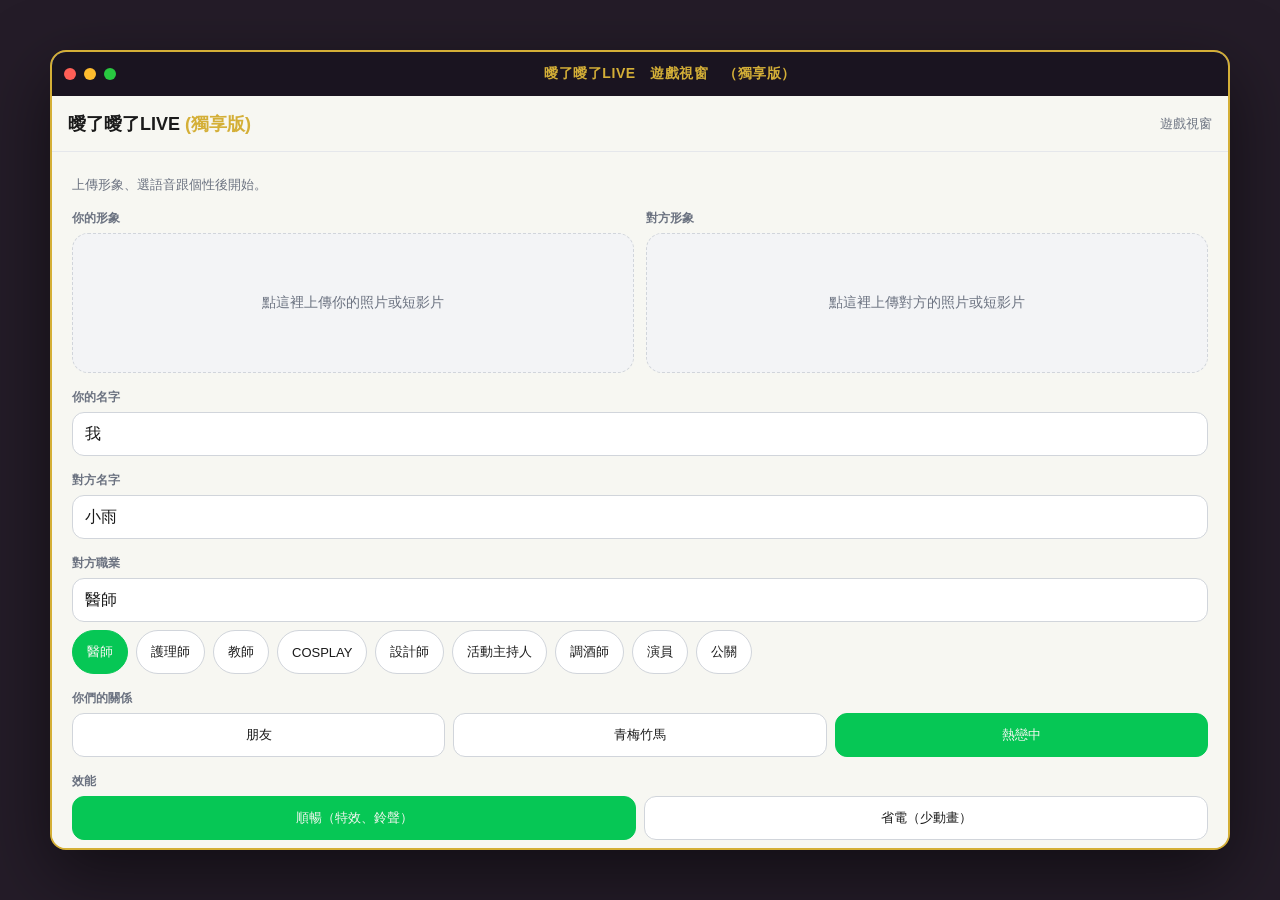
==== index.html @ 737f111e "perf settings: smooth vs save" ====
<!DOCTYPE html>
<html lang="zh-TW">
<head>
<meta charset="UTF-8"/>
<meta name="viewport" content="width=device-width, initial-scale=1"/>
<title>曖了曖了LIVE (獨享版)</title>
<style>
:root{
  --line:#06c755;--bubble:#a8e063;--chat:#ffd6e3;--paper:#f7f7f2;
  --ink:#1a1a1a;--muted:#6b7280;--nav:#f3f4f6;--call:#121417;
  --danger:#ef4444;--field:#ffffff;--gold:#d4af37;
}
*{box-sizing:border-box;margin:0;padding:0}
html,body{height:100%;min-height:100dvh}
body{font-family:"Noto Sans TC","PingFang TC","Microsoft JhengHei",sans-serif;background:#241c28;color:var(--ink);display:flex;align-items:center;justify-content:center}
button,a,[role=button]{cursor:pointer}
.game{width:100%;height:100%;max-width:1180px;max-height:800px;display:flex;flex-direction:column;background:var(--paper);border:2px solid var(--gold);border-radius:16px;overflow:hidden;box-shadow:0 24px 70px rgba(0,0,0,.5)}
.gbar{height:44px;flex-shrink:0;background:#1a1420;color:var(--gold);display:flex;align-items:center;gap:8px;padding:0 12px;font-weight:700;font-size:14px;letter-spacing:.04em}
.dot{width:12px;height:12px;border-radius:50%}
#app{flex:1;min-height:0;display:flex;flex-direction:column;background:var(--paper)}
@media (max-width:767px){
  body{background:var(--nav);display:block}
  .game{max-width:none;max-height:none;height:100%;border:0;border-radius:0;box-shadow:none}
  .gbar{display:none}
}
header.top{height:56px;display:flex;align-items:center;justify-content:space-between;padding:0 16px;border-bottom:1px solid #e5e7eb;flex-shrink:0;background:var(--paper);z-index:5}
header.top b{font-size:18px}
.muted{color:var(--muted);font-size:13px}
.pad{flex:1;min-height:0;overflow:auto;padding:24px 20px 32px}
label{display:block;font-size:12px;font-weight:600;color:var(--muted);margin:16px 0 6px}
input[type=text]{width:100%;height:44px;border:1px solid #d1d5db;border-radius:12px;padding:0 12px;font-size:16px;color:var(--ink);background:var(--field)}
.chips{display:flex;flex-wrap:wrap;gap:8px;margin-top:8px}
.chip,.rel{height:44px;border-radius:999px;border:1px solid #d1d5db;background:#fff;padding:0 14px;font-size:13px;color:var(--ink)}
.chip.on,.rel.on{background:var(--line);color:var(--paper);border-color:var(--line)}
.rels{display:flex;gap:8px}
.rel{flex:1;border-radius:12px}
.up{height:140px;border:1px dashed #d1d5db;border-radius:16px;background:var(--nav);display:flex;align-items:center;justify-content:center;overflow:hidden;text-align:center;padding:12px;font-size:14px;color:var(--muted)}
.up img,.up video{width:100%;height:100%;object-fit:cover}
.btn{height:48px;border:0;border-radius:999px;background:var(--line);color:var(--paper);font-weight:700;font-size:16px;width:100%;margin-top:24px}
.chat{flex:1;min-height:0;display:flex;flex-direction:column;background:var(--chat);background-image:url("hearts.svg");background-repeat:repeat;background-size:72px 72px}
.chat.plain{background-image:none}
.chatbar{height:56px;background:var(--paper);display:flex;align-items:center;gap:8px;padding:0 8px;flex-shrink:0;z-index:5}
.av{width:36px;height:36px;border-radius:50%;background:var(--line);color:var(--paper);display:flex;align-items:center;justify-content:center;font-weight:700;overflow:hidden;flex-shrink:0}
.av img,.av video{width:100%;height:100%;object-fit:cover}
.stage{flex:1;min-height:0;position:relative;overflow:auto;background-image:url("hearts.svg");background-repeat:repeat;background-size:72px 72px}
.wall{position:absolute;inset:0;width:100%;height:100%;object-fit:cover;pointer-events:none;z-index:0}
.dim{position:absolute;inset:0;background:rgba(18,20,23,.4);pointer-events:none;z-index:0}
.logs{position:relative;z-index:1;padding:12px}
.sys{text-align:center;margin:8px 0}
.sys span{display:inline-block;background:rgba(18,20,23,.55);color:var(--paper);border-radius:999px;padding:4px 10px;font-size:12px}
.row{display:flex;margin:8px 0}
.row.me{justify-content:flex-end}
.bub{max-width:75%;padding:8px 12px;border-radius:18px;font-size:14px;line-height:1.5;color:var(--ink)}
.me .bub{background:var(--bubble);border-bottom-right-radius:4px}
.them .bub{background:var(--field);border-bottom-left-radius:4px;margin-left:8px}
.time{display:inline-block;margin-top:4px;background:rgba(18,20,23,.55);color:var(--paper);border-radius:999px;padding:2px 8px;font-size:11px}
.sticker{width:64px;height:64px;border-radius:16px;background:var(--bubble);display:flex;align-items:center;justify-content:center;font-size:12px;font-weight:700;text-align:center;color:var(--ink)}
.pic{max-height:200px;border-radius:12px}
.tray{display:grid;grid-template-columns:repeat(5,1fr);gap:8px;padding:8px;background:var(--paper);border-top:1px solid #eee;flex-shrink:0;z-index:6}
.composer{background:var(--paper);display:flex;align-items:flex-end;gap:6px;padding:12px;flex-shrink:0;z-index:6;border-top:1px solid #eee;position:relative}
.composer input,.composer textarea{flex:1;min-height:56px;max-height:140px;border:0;background:var(--nav);border-radius:16px;padding:14px 16px;color:var(--ink);font-size:16px;resize:none;font-family:inherit}
.send{height:56px;min-width:72px;border:0;border-radius:16px;background:var(--line);color:var(--paper);font-weight:700;font-size:16px}
.icon.on{background:var(--line);color:var(--paper);border-radius:999px;font-size:12px;width:auto;padding:0 10px}
.two{display:grid;grid-template-columns:1fr 1fr;gap:12px}
.fill{width:100%;height:100%;object-fit:cover}
.av-fallback{background:var(--line);color:var(--paper);display:flex;align-items:center;justify-content:center;font-weight:700}
.invite{position:absolute;inset:0;z-index:40;background:#121417;display:flex;align-items:center;justify-content:center;overflow:hidden}
.invbg{position:absolute;inset:0;opacity:.45}
.invbg img,.invbg video,.invbg div{width:100%;height:100%;object-fit:cover}
.invshade{position:absolute;inset:0;background:rgba(18,20,23,.65)}
.invui{position:relative;z-index:1;text-align:center;color:#fff;padding:28px 24px;width:100%}
.invav{width:140px;height:140px;border-radius:50%;object-fit:cover;margin:20px auto;display:flex;align-items:center;justify-content:center;background:var(--line);color:#fff;font-size:48px;border:4px solid #06c755}
.invbtns{display:flex;justify-content:space-between;max-width:280px;margin:48px auto 0;align-items:center}
.answer{width:80px;height:80px;border:0;border-radius:50%;background:var(--line);color:#fff;font-weight:700;animation:pulse 1.2s ease infinite}
@keyframes pulse{0%{box-shadow:0 0 0 0 rgba(6,199,85,.7)}70%{box-shadow:0 0 0 18px rgba(6,199,85,0)}100%{box-shadow:0 0 0 0 rgba(6,199,85,0)}}
.voice{display:flex;align-items:center;gap:10px;background:#fff;border:0;border-radius:18px;padding:8px 12px;color:var(--ink);min-width:160px}
.vplay{width:32px;height:32px;border-radius:50%;background:var(--line);color:#fff;display:flex;align-items:center;justify-content:center}
.vbar{flex:1;height:14px;background:repeating-linear-gradient(90deg,#06c755 0 2px,transparent 2px 5px);border-radius:4px}
.time.wait{opacity:0}
.chat{position:relative}
.send{height:44px;min-width:56px;border:0;border-radius:999px;background:var(--line);color:var(--paper);font-weight:700}
.icon{width:44px;height:44px;border:0;background:transparent;font-size:18px;color:var(--ink);flex-shrink:0}
.call{flex:1;min-height:0;background:var(--call);display:flex;flex-direction:column;position:relative}
.call .fill{position:absolute;inset:0;object-fit:cover;width:100%;height:100%;pointer-events:none}
.call .shade{position:absolute;inset:0;background:linear-gradient(to top, #121417, rgba(18,20,23,.45), transparent);pointer-events:none}
.call .ui{position:relative;z-index:2;display:flex;flex-direction:column;height:100%;min-height:0}
.call .top{flex-shrink:0;padding:16px;color:var(--paper)}
.call .logs{flex:1;min-height:0;overflow:auto;display:flex;flex-direction:column;justify-content:flex-end}
.call .composer{background:rgba(18,20,23,.85);border-top:0}
.call .composer input{background:var(--field);color:var(--ink)}
.hangwrap{flex-shrink:0;text-align:center;padding:12px 16px 20px;background:var(--call);z-index:6}
.hang{width:64px;height:64px;border-radius:50%;background:var(--danger);border:0;color:var(--paper);font-weight:700}
.gold{color:var(--gold);font-weight:700}
.mark{position:fixed;right:16px;bottom:12px;z-index:40;pointer-events:none;color:var(--gold);opacity:.75;font-weight:700;font-size:13px;letter-spacing:.04em}
.mascots{display:flex;justify-content:center;gap:20px;margin-bottom:12px}
.mascots img{width:96px;height:96px;border-radius:24px;object-fit:cover}
.qrow{display:flex;flex-wrap:wrap;gap:8px;padding:8px 12px;background:var(--paper);flex-shrink:0}
.qchip{height:40px;border:1px solid #d1d5db;border-radius:999px;background:#fff;padding:0 14px;font-size:14px}

</style>
</head>
<body>
<div class="game">
<div class="gbar"><span class="dot" style="background:#ff5f57"></span><span class="dot" style="background:#febc2e"></span><span class="dot" style="background:#28c840"></span><span style="flex:1;text-align:center">曖了曖了LIVE　遊戲視窗　（獨享版）</span></div>
<div id="app"><p style="padding:24px;color:#6b7280">載入中…</p></div>
</div>
<script>
const STICKERS=["安","好喔","才沒有","真的假的","有夠累","笑死","蛤","先這樣","吃飯沒","在忙"];
const JOBS=["醫師","護理師","教師","COSPLAY","設計師","活動主持人","調酒師","演員","公關"];
const RELS=[["friend","朋友"],["childhood","青梅竹馬"],["dating","熱戀中"]];
const VOICES=[["loli","1. 嗲嗲聲蘿莉音"],["onee","2. 御姐音"],["teen","3. 青春少女音"]];
const PERS=[["soft","1. 柔弱依賴"],["cute","2. 大方可愛"],["warm","3. 非常熱情"]];
const S={
  screen:"setup",myName:"我",theirName:"小雨",job:"醫師",relation:"dating",
  voice:"teen",personality:"cute",voiceOn:true,perf:"smooth",incoming:false,isCalling:false,turns:0,pending:false,quietUntil:0,
  messages:[],typing:false,media:null,mediaKind:null,myMedia:null,myKind:null,wall:null
};
var ringStop=null;
function blocked(){return S.screen==="call"||S.incoming||S.isCalling}
function startRing(){
  stopRing();
  if(S.perf==="save") return;
  var AC=window.AudioContext||window.webkitAudioContext; if(!AC) return;
  var ctx=new AC(), stopped=false, timer=0;
  function beep(f,at,d){
    var o=ctx.createOscillator(), g=ctx.createGain();
    o.type="sine"; o.frequency.value=f;
    g.gain.setValueAtTime(0,at); g.gain.linearRampToValueAtTime(0.12,at+0.02);
    g.gain.exponentialRampToValueAtTime(0.0001,at+d);
    o.connect(g); g.connect(ctx.destination); o.start(at); o.stop(at+d+0.02);
  }
  function cycle(){
    if(stopped) return;
    var t=ctx.currentTime; beep(880,t,0.18); beep(1174,t+0.2,0.18); beep(880,t+0.4,0.18); beep(1174,t+0.6,0.22);
    timer=setTimeout(cycle,1400);
  }
  ctx.resume(); cycle();
  ringStop=function(){ stopped=true; clearTimeout(timer); ctx.close(); ringStop=null; };
}
function stopRing(){ if(ringStop) ringStop(); }

function pick(a){return a[Math.floor(Math.random()*a.length)]}
function hit(t,ks){return ks.some(k=>t.includes(k))}
function esc(s){
  return String(s).replace(/[&<>"']/g,function(c){
    if(c==="&") return "\u0026amp;";
    if(c==="<") return "\u0026lt;";
    if(c===">") return "\u0026gt;";
    if(c==='"') return "\u0026quot;";
    return "\u0026#39;";
  });
}
function speak(text){
  if(S.perf==="save") return;
  if(!S.voiceOn||!window.speechSynthesis) return;
  var u=new SpeechSynthesisUtterance(String(text).slice(0,160));
  u.lang="zh-TW";
  var list=speechSynthesis.getVoices();
  var v=list.filter(function(x){return (x.lang||"").toLowerCase().indexOf("zh-tw")===0})[0]
    ||list.filter(function(x){return (x.lang||"").toLowerCase().indexOf("zh")===0})[0];
  if(v) u.voice=v;
  if(S.voice==="loli"){u.pitch=1.45;u.rate=1.02}
  else if(S.voice==="onee"){u.pitch=0.88;u.rate=0.92}
  else {u.pitch=1.12;u.rate=1}
  speechSynthesis.cancel();
  speechSynthesis.speak(u);
}
function face(url,kind,name,cls){
  if(url&&kind==="video") return '<video class="'+cls+'" src="'+url+'" muted loop autoplay playsinline></video>';
  if(url) return '<img class="'+cls+'" src="'+url+'" alt="">';
  return '<div class="'+cls+' av-fallback">'+esc(name).slice(0,1)+"</div>";
}
function reply(raw){
  var t=raw.trim(), r=S.relation, p=S.personality;
  var inCall=S.screen==="call"||S.isCalling;
  var justHungUp=!inCall&&S.turns<S.quietUntil;
  if(!t) return p==="soft"?"嗯…你要說什麼":p==="warm"?"講啊，我在聽":"蛤？你要說什麼";
  if(hit(t,["舔","性","床","裸","色色","做愛"])) return "這個先不要啦。我們就當聊天就好。";
  if(hit(t,["晚安","睡"])) return pick(["晚安喔","去睡啦"]);
  if(hit(t,["早安"])) return pick(["早啊，吃了沒","這麼早"]);
  if(t==="安"||hit(t,["安安","hi","HI","嗨","哈囉"])) return pick(["安","安安","安，有事嗎"]);
  if(hit(t,["在嗎","在嘛"])) return pick(["在啊","在，有事嗎"]);
  if(hit(t,["想你","喜歡你","愛你","寶貝","抱抱","親親"])) {
    if(r==="friend") return "想太多。我們是朋友";
    if(inCall) return pick(["看你就好了","不要掛啦","看著我"]);
    if(justHungUp) return pick(["剛看到你了還想你","先聊天啦"]);
    if(r==="dating") return pick(["想你啊","抱抱"]);
    return pick(["才沒有想你。好啦有一點點"]);
  }
  if(hit(t,["真的假的"])) return "啥";
  if(hit(t,["視訊","通話","看你"])) {
    if(inCall) return pick(["我們不是正在講嗎 傻眼","已經在了好不好","訊號還好嗎"]);
    if(justHungUp) return pick(["剛講完欸，先聊天啦","等等再視訊"]);
    return r==="dating"?pick(["想看你，接一下嘛","快接，我想看你"]):pick(["好啊，你開我就接"]);
  }
  if(hit(t,["吃","餓"])) return r==="dating"?pick(["寶貝你吃飽沒","你想吃什麼"]):pick(["吃飽沒"]);
  if(hit(t,["累","忙"])) return pick(["有夠累喔，先去休息","好喔，忙完再回我"]);
  if(inCall) return pick(["看你就好了","訊號還好嗎","不要掛啦","你那邊亮亮的"]);
  if(justHungUp) return pick(["剛看到你了","先聊天啦，等等再說","嗯嗯，我還在"]);
  if(r==="dating") return pick(["想你了","抱抱。今天好想你","寶貝你在幹嘛"]);
  return pick(["是喔","然後呢","這樣喔","好喔","哈哈好","可以啊"]);
}
function hi(){
  var rel=RELS.filter(function(x){return x[0]===S.relation})[0][1];
  var text="安安";
  if(S.relation==="dating"){
    text=S.personality==="soft"?"你在嗎…想看你。可以視訊嗎":S.personality==="warm"?"安安！想你了啦。快接視訊":"安安，剛下班。想你了。要不要視訊一下";
  } else if(S.relation==="childhood") text="安安，好久不見喔。你在幹嘛";
  S.messages=[{who:"sys",text:"與 "+S.theirName+" 的對話　"+S.job+"　"+rel},{who:"them",text:text}];
  S.turns=0; S.incoming=false; S.isCalling=false; S.pending=false; S.quietUntil=0;
  if(S.relation==="dating") setTimeout(function(){
    if(S.screen==="chat"&&!blocked()){ S.incoming=true; startRing(); draw(); }
  },2200);
}
function fileUrl(f){return URL.createObjectURL(f)}
function afterReply(text){
  S.turns+=1;
  var inCall=S.screen==="call"||S.isCalling;
  var cooling=S.turns<S.quietUntil;
  if(inCall||cooling){
    text=String(text).replace(/要不要(開)?視訊[一下嘛好不好啦喔]*/g,"").replace(/開視訊/g,"").replace(/接一下嘛/g,"").trim();
    if(!text) text=inCall?"看你就好了":"嗯嗯，我在";
  }
  var canRing=S.screen==="chat"&&S.relation==="dating"&&!S.isCalling&&!S.incoming&&!cooling&&S.turns>0&&S.turns%8===0;
  if(canRing&&text.indexOf("視訊")<0) text+="\n想看你，接一下嘛";
  var voice=S.screen!=="call"&&S.relation==="dating"&&text.length<36&&Math.random()<0.4;
  S.messages.push({who:"them",text:text,kind:voice?"voice":"text",secs:voice?Math.max(2,Math.min(12,Math.round(text.length/4))):undefined});
  S.typing=false; S.pending=false;
  if(canRing){ S.incoming=true; startRing(); }
  draw();
  if(!voice&&S.voiceOn&&S.screen!=="call") speak(text);
}
function delayThen(prompt, mine){
  S.pending=true; draw();
  setTimeout(function(){
    mine.read=true; draw();
    setTimeout(function(){
      S.typing=true; draw();
      setTimeout(function(){ afterReply(reply(prompt)); },700);
    },400);
  },900+Math.random()*900);
}
function send(text){
  var t=(text||"").trim(); if(!t||S.typing||S.pending) return;
  if(S.incoming&&/好啊|好呀|可以|接|開/.test(t)){
    S.messages.push({who:"me",text:t,read:true}); S.incoming=false; S.isCalling=true; S.screen="call"; stopRing(); draw(); return;
  }
  var mine={who:"me",text:t,read:false,kind:"text"};
  S.messages.push(mine);
  delayThen(t, mine);
}
function sendSticker(label){
  if(S.typing||S.pending) return;
  var mine={who:"me",kind:"sticker",text:label,read:false};
  S.messages.push(mine);
  delayThen(label==="真的假的"?"啥":"（貼圖）", mine);
}
function sendImg(url){
  if(S.typing||S.pending) return;
  var mine={who:"me",kind:"image",image:url,text:"",read:false};
  S.messages.push(mine);
  delayThen("（我傳了一張照片給你）", mine);
}
function $(id){return document.getElementById(id)}
function lastThem(){
  for(var i=S.messages.length-1;i>=0;i--) if(S.messages[i].who==="them"&&S.messages[i].text) return S.messages[i].text;
  return "";
}
function chips(){
  if(S.typing||S.pending) return [];
  var t=lastThem(), r=S.relation, inCall=S.screen==="call"||S.isCalling, pool=[];
  if(inCall) pool=["訊號還好嗎","好看","不要掛","想你","哈哈","我在聽"];
  else {
    if(hit(t,["安安","早安","剛下班"])) pool.push("安","吃了沒","今天怎樣");
    if(hit(t,["吃","餓"])) pool.push("吃了","還沒","你呢");
    if(hit(t,["累","忙"])) pool.push("辛苦了","去休息");
    if(hit(t,["想你","抱抱","寶貝"])) pool.push(r==="friend"?"好啦好啦":"我也是","抱抱");
    if(hit(t,["視訊","接一下"])) pool.push("好啊","等一下","先聊天");
    if(r==="dating") pool.push("想你了","吃飯沒","在幹嘛");
    else pool.push("好喔","是喔");
    pool.push("哈哈","真的假的","然後呢");
  }
  var u=[], seen={};
  pool.forEach(function(x){ if(x&&!seen[x]){ seen[x]=1; u.push(x);} });
  u.sort(function(){return Math.random()-0.5});
  return u.slice(0,3);
}
function chipsHtml(){
  var c=chips();
  if(!c.length) return "";
  return '<div class="qrow">'+c.map(function(x){return '<button class="qchip" type="button" data-q="'+esc(x)+'">'+esc(x)+"</button>";}).join("")+"</div>";
}
function inviteHtml(){
  if(!S.incoming||S.screen==="call") return "";
  return '<div class="invite">'+
    '<div class="invbg">'+face(S.media,S.mediaKind,S.theirName,"fill")+"</div>"+
    '<div class="invshade"></div>'+
    '<div class="invui">'+
      '<p class="gold">LINE 視訊來電</p>'+
      face(S.media,S.mediaKind,S.theirName,"invav")+
      "<b>"+esc(S.theirName)+"</b>"+
      "<p>"+esc(S.theirName)+" 正在撥打視訊通話給您…</p>"+
      '<div class="invbtns">'+
        '<button class="hang" id="no" type="button">拒絕</button>'+
        '<button class="answer" id="yes" type="button">接聽</button>'+
      "</div>"+
    "</div></div>";
}
function draw(){
  var app=$("app"); if(!app) return;
  if(S.screen==="setup"){
    app.innerHTML='<header class="top"><b>曖了曖了LIVE <span class="gold">(獨享版)</span></b><span class="muted">遊戲視窗</span></header>'+
    '<main class="pad">'+
      '<p class="muted">上傳形象、選語音跟個性後開始。</p>'+
      '<div class="two">'+
        '<div><label>你的形象</label><div class="up" id="upme">'+(S.myMedia?face(S.myMedia,S.myKind,S.myName,"fill"):"點這裡上傳你的照片或短影片")+"</div></div>"+
        '<div><label>對方形象</label><div class="up" id="up">'+(S.media?face(S.media,S.mediaKind,S.theirName,"fill"):"點這裡上傳對方的照片或短影片")+"</div></div>"+
      "</div>"+
      '<label>你的名字</label><input id="me" type="text" value="'+esc(S.myName)+'"/>'+
      '<label>對方名字</label><input id="them" type="text" value="'+esc(S.theirName)+'"/>'+
      '<label>對方職業</label><input id="job" type="text" value="'+esc(S.job)+'"/>'+
      '<div class="chips">'+JOBS.map(function(j){return '<button class="chip '+(S.job===j?"on":"")+'" data-job="'+j+'">'+j+"</button>"}).join("")+"</div>"+
      "<label>你們的關係</label>"+
      '<div class="rels">'+RELS.map(function(x){return '<button class="rel '+(S.relation===x[0]?"on":"")+'" data-rel="'+x[0]+'">'+x[1]+"</button>"}).join("")+"</div>"+
      "<label>效能</label>"+
      '<div class="rels"><button class="rel '+(S.perf==="smooth"?"on":"")+'" id="ps">順暢（特效、鈴聲）</button><button class="rel '+(S.perf==="save"?"on":"")+'" id="pe">省電（少動畫）</button></div>'+
      "<label>語音朗讀</label>"+
      '<button class="rel '+(S.voiceOn?"on":"")+'" id="von">'+(S.voiceOn?"語音朗讀：開":"語音朗讀：關")+"</button>"+
      "<label>女主語音</label>"+
      '<div class="rels">'+VOICES.map(function(x){return '<button class="rel '+(S.voice===x[0]?"on":"")+'" data-voice="'+x[0]+'">'+x[1]+"</button>"}).join("")+"</div>"+
      "<label>個性</label>"+
      '<div class="rels">'+PERS.map(function(x){return '<button class="rel '+(S.personality===x[0]?"on":"")+'" data-p="'+x[0]+'">'+x[1]+"</button>"}).join("")+"</div>"+
      '<button class="btn" id="go">開始聊天</button>'+
    "</main>";
    app.querySelectorAll("[data-job]").forEach(function(b){b.onclick=function(){S.job=b.getAttribute("data-job");draw()}});
    app.querySelectorAll("[data-rel]").forEach(function(b){b.onclick=function(){S.relation=b.getAttribute("data-rel");draw()}});
    app.querySelectorAll("[data-voice]").forEach(function(b){b.onclick=function(){S.voice=b.getAttribute("data-voice");draw()}});
    app.querySelectorAll("[data-p]").forEach(function(b){b.onclick=function(){S.personality=b.getAttribute("data-p");draw()}});
    $("von").onclick=function(){S.voiceOn=!S.voiceOn;draw()};
    $("ps").onclick=function(){S.perf="smooth";draw()};
    $("pe").onclick=function(){S.perf="save";draw()};
    $("me").oninput=function(e){S.myName=e.target.value};
    $("them").oninput=function(e){S.theirName=e.target.value};
    $("job").oninput=function(e){S.job=e.target.value};
    function pickFile(who){
      var i=document.createElement("input"); i.type="file"; i.accept="image/*,video/*";
      i.onchange=function(){var f=i.files[0]; if(!f)return; var k=f.type.indexOf("video/")===0?"video":"img";
        if(who==="me"){S.myMedia=fileUrl(f);S.myKind=k} else {S.media=fileUrl(f);S.mediaKind=k} draw()};
      i.click();
    }
    $("up").onclick=function(){pickFile("them")};
    $("upme").onclick=function(){pickFile("me")};
    $("go").onclick=function(){hi();S.screen="chat";draw()};
    return;
  }
  if(S.screen==="call"){
    var media=S.mediaKind==="video"?'<video class="fill" src="'+S.media+'" autoplay muted loop playsinline></video>':S.media?'<img class="fill" src="'+S.media+'" alt="">':face(null,null,S.theirName,"invav");
    app.innerHTML='<div class="call">'+media+'<div class="shade"></div><div class="ui">'+
      '<div class="top">'+esc(S.theirName)+" · 視訊中也可以打字</div>"+
      '<div class="logs" id="logs"></div>'+
      chipsHtml()+
      '<form class="composer" id="cf"><textarea id="cin" rows="1" placeholder="視訊中傳訊…"></textarea><button class="send" type="submit">傳送</button></form>'+
      '<div class="hangwrap"><button class="hang" id="hang" type="button">掛斷</button></div>'+
    "</div></div>";
    fillLogs($("logs"));
    boxVoice($("logs"));
    $("cf").onsubmit=function(e){e.preventDefault();send($("cin").value);};
    $("hang").onclick=function(){S.screen="chat";S.incoming=false;S.isCalling=false;S.quietUntil=S.turns+8;stopRing();S.messages.push({who:"sys",text:"通話已結束"});draw()};
    app.querySelectorAll("[data-q]").forEach(function(b){b.onclick=function(){send(b.getAttribute("data-q"));}});
    $("cin").focus();
    $("cin").focus();
    return;
  }
  app.innerHTML='<header class="top"><b>曖了曖了LIVE <span class="gold">(獨享版)</span></b><span class="muted">遊戲視窗</span></header>'+
  '<div class="chat'+(S.perf==="save"?" plain":"")+'">'+
    '<div class="chatbar">'+
      '<button class="icon" id="back" type="button">←</button>'+
      face(S.media,S.mediaKind,S.theirName,"av")+
      '<div style="flex:1;min-width:0"><b>'+esc(S.theirName)+'</b><div class="muted">'+(S.typing?"輸入中…":"在線上")+" · "+esc(S.job)+"</div></div>"+
      '<button class="icon '+(S.voiceOn?"on":"")+'" id="vo" type="button">'+(S.voiceOn?"語音開":"語音關")+"</button>"+
      '<button class="icon" id="wall" type="button">背景</button>'+
      '<button class="icon" id="vid" type="button">視訊</button>'+
    "</div>"+
    '<div class="stage">'+(S.wall?'<img class="wall" src="'+S.wall+'" alt=""><div class="dim"></div>':"")+'<div class="logs" id="logs"></div></div>'+
    '<div class="tray" id="tray" hidden>'+STICKERS.map(function(s){return '<button class="sticker" data-s="'+s+'" type="button">'+s+"</button>"}).join("")+"</div>"+
    chipsHtml()+
    '<form class="composer" id="cf">'+
      '<button class="icon" id="smile" type="button">☺</button>'+
      '<button class="icon" id="imgb" type="button">＋</button>'+
      '<textarea id="cin" rows="1" placeholder="輸入訊息…"></textarea>'+
      '<button class="send" type="submit">傳送</button>'+
    "</form></div>"+inviteHtml();
  fillLogs($("logs"));
  $("back").onclick=function(){S.screen="setup";draw()};
  $("vid").onclick=function(){S.screen="call";S.incoming=false;S.isCalling=true;stopRing();draw()};
  $("vo").onclick=function(){S.voiceOn=!S.voiceOn;draw()};
  $("smile").onclick=function(){var t=$("tray"); t.hidden=!t.hidden};
  $("tray").querySelectorAll("[data-s]").forEach(function(b){b.onclick=function(){sendSticker(b.getAttribute("data-s"))}});
  $("cf").onsubmit=function(e){e.preventDefault();send($("cin").value)};
  $("cin").onkeydown=function(e){if(e.key==="Enter"&&!e.shiftKey){e.preventDefault();send($("cin").value)}};
  $("imgb").onclick=function(){var i=document.createElement("input");i.type="file";i.accept="image/*";i.onchange=function(){if(i.files[0])sendImg(fileUrl(i.files[0]))};i.click()};
  $("wall").onclick=function(){var i=document.createElement("input");i.type="file";i.accept="image/*";i.onchange=function(){if(i.files[0]){S.wall=fileUrl(i.files[0]);draw()}};i.click()};
  if($("yes")) $("yes").onclick=function(){S.incoming=false;S.isCalling=true;S.screen="call";stopRing();draw()};
  if($("no")) $("no").onclick=function(){S.incoming=false;S.isCalling=false;stopRing();S.messages.push({who:"sys",text:"你拒絕了視訊"},{who:"them",text:"好喔，那先聊天"});draw()};
  app.querySelectorAll("[data-q]").forEach(function(b){b.onclick=function(){send(b.getAttribute("data-q"));}});
  $("cin").focus();
  boxVoice($("logs"));
  $("cin").focus();
}
function boxVoice(box){
  if(!box) return;
  box.querySelectorAll("[data-voice]").forEach(function(b){
    b.onclick=function(){ speak(b.getAttribute("data-voice")||""); };
  });
}
function fillLogs(box){
  box.innerHTML=S.messages.map(function(m){
    if(m.who==="sys") return '<p class="sys"><span>'+esc(m.text)+"</span></p>";
    var inner;
    if(m.kind==="sticker") inner='<div class="sticker">'+esc(m.text)+"</div>";
    else if(m.kind==="image") inner='<img class="pic" src="'+m.image+'" alt="">';
    else if(m.kind==="voice") inner='<button class="voice" type="button" data-voice="'+esc(m.text)+'"><span class="vplay">▶</span><span class="vbar"></span><span>'+(m.secs||4)+'"</span></button>';
    else inner='<div class="bub">'+esc(m.text).replace(/\n/g,"<br>")+"</div>";
    var stamp=m.who==="me"?(m.read===false?'<span class="time wait">'+""+"</span>":'<span class="time">已讀</span>'):'<span class="time">　</span>';
    return '<div class="row '+m.who+'">'+(m.who==="them"?face(S.media,S.mediaKind,S.theirName,"av"):"")+"<div>"+inner+stamp+"</div></div>";
  }).join("")+(S.typing?'<p class="sys"><span>輸入中…</span></p>':"");
  box.scrollTop=box.scrollHeight;
}
try{draw()}catch(e){document.getElementById("app").innerHTML="<p style='padding:24px'>開啟失敗</p>"}

</script>
</body>
</html>
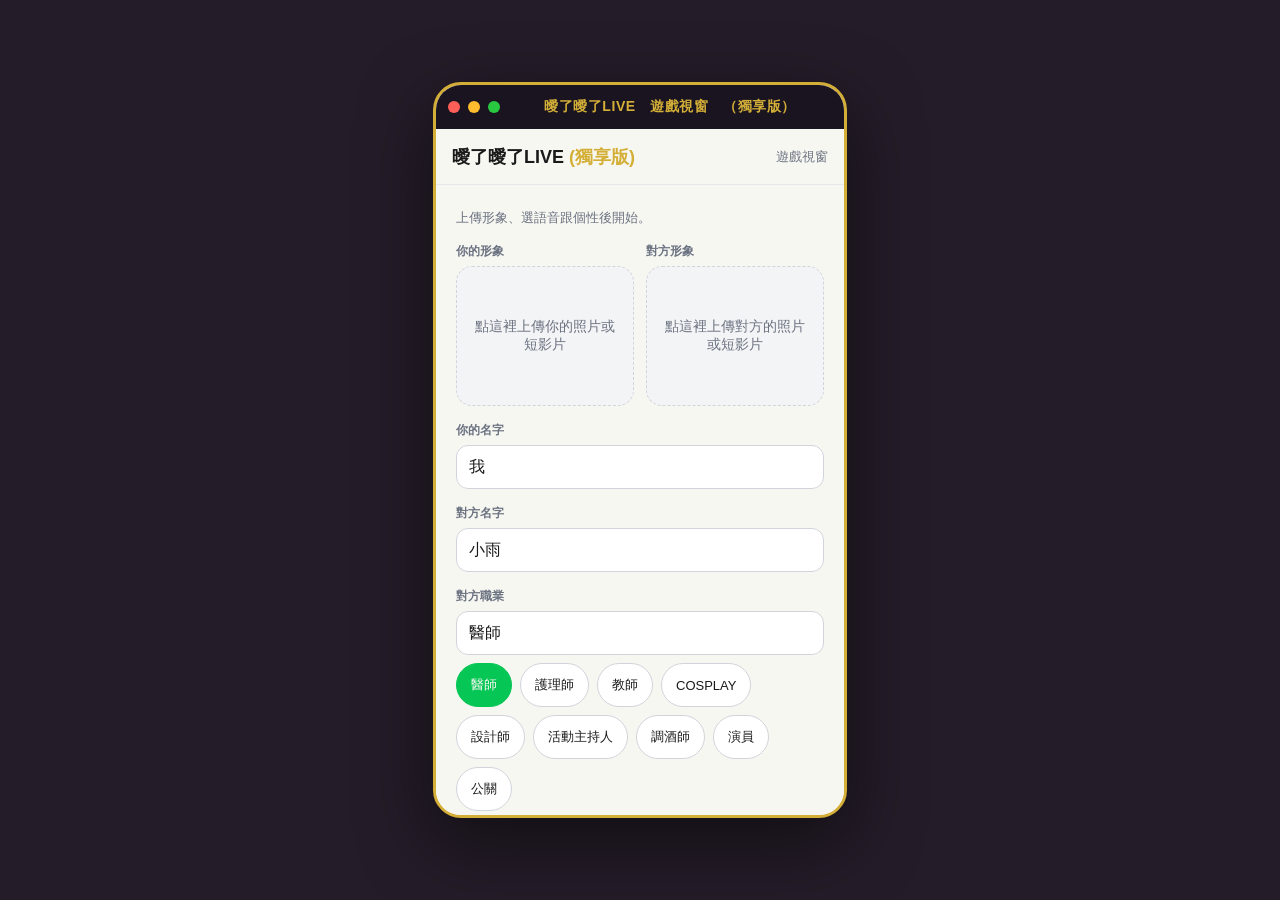
==== commit 58a5eac4: "9:16 phone chat UI + caring dialogue" ====
--- a/index.html
+++ b/index.html
@@ -14,7 +14,7 @@
 html,body{height:100%;min-height:100dvh}
 body{font-family:"Noto Sans TC","PingFang TC","Microsoft JhengHei",sans-serif;background:#241c28;color:var(--ink);display:flex;align-items:center;justify-content:center}
 button,a,[role=button]{cursor:pointer}
-.game{width:100%;height:100%;max-width:1180px;max-height:800px;display:flex;flex-direction:column;background:var(--paper);border:2px solid var(--gold);border-radius:16px;overflow:hidden;box-shadow:0 24px 70px rgba(0,0,0,.5)}
+.game{width:100%;height:100%;max-width:414px;max-height:736px;display:flex;flex-direction:column;background:var(--paper);border:3px solid var(--gold);border-radius:28px;overflow:hidden;box-shadow:0 24px 70px rgba(0,0,0,.5)}
 .gbar{height:44px;flex-shrink:0;background:#1a1420;color:var(--gold);display:flex;align-items:center;gap:8px;padding:0 12px;font-weight:700;font-size:14px;letter-spacing:.04em}
 .dot{width:12px;height:12px;border-radius:50%}
 #app{flex:1;min-height:0;display:flex;flex-direction:column;background:var(--paper)}
@@ -193,7 +193,11 @@
     if(justHungUp) return pick(["剛講完欸，先聊天啦","等等再視訊"]);
     return r==="dating"?pick(["想看你，接一下嘛","快接，我想看你"]):pick(["好啊，你開我就接"]);
   }
-  if(hit(t,["吃","餓"])) return r==="dating"?pick(["寶貝你吃飽沒","你想吃什麼"]):pick(["吃飽沒"]);
+  if(hit(t,["吃","餓"])) {
+    if(hit(t,["吃了","吃飽","剛吃"])) return pick(["好，有吃就好","那記得喝水"]);
+    return r==="dating"?pick(["寶貝你吃飽沒","你想吃什麼"]):pick(["吃飽沒"]);
+  }
+  if(hit(t,["雨","傘","冷"])) return pick(["下雨了喔，傘帶了沒","冷的話多穿一件"]);
   if(hit(t,["累","忙"])) return pick(["有夠累喔，先去休息","好喔，忙完再回我"]);
   if(inCall) return pick(["看你就好了","訊號還好嗎","不要掛啦","你那邊亮亮的"]);
   if(justHungUp) return pick(["剛看到你了","先聊天啦，等等再說","嗯嗯，我還在"]);
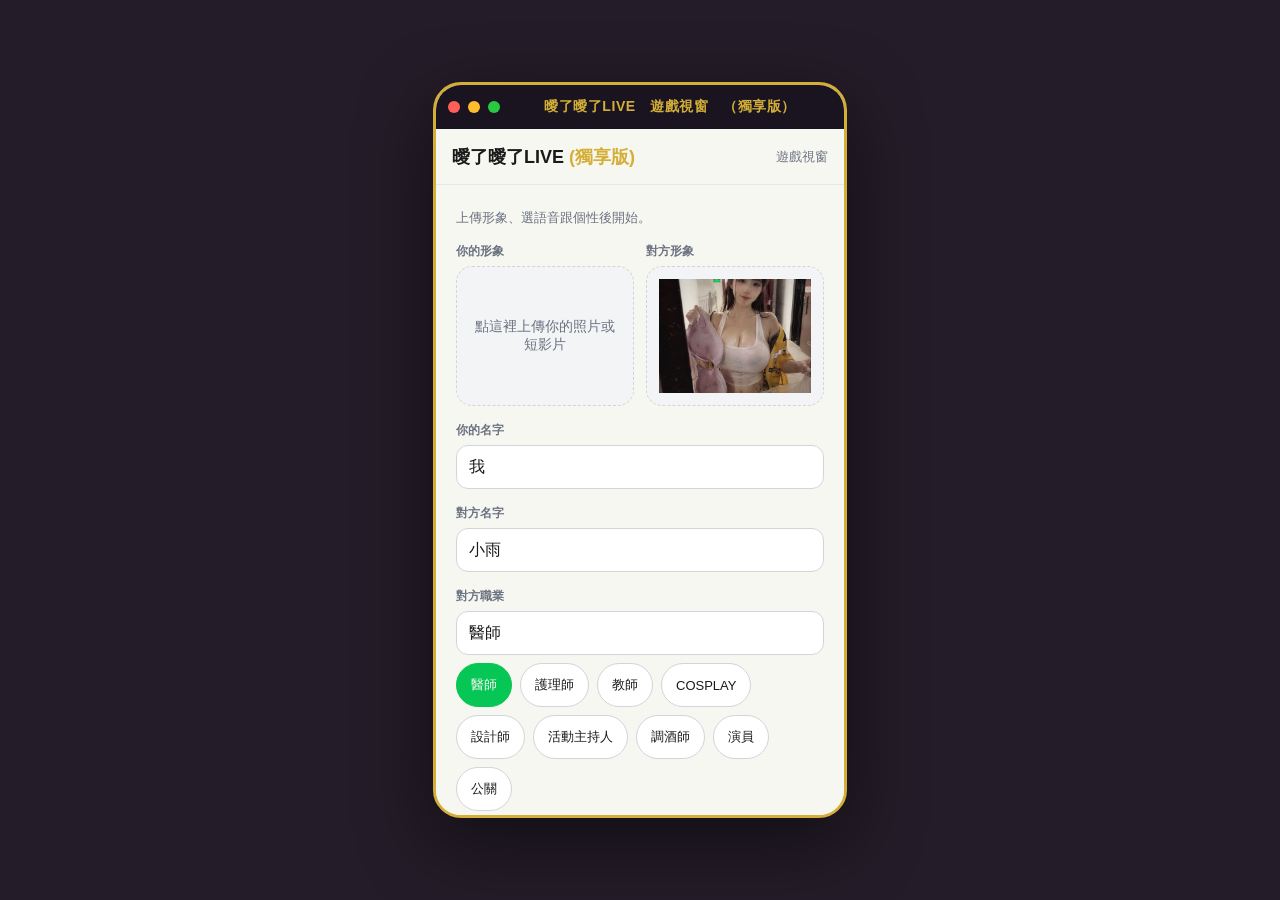
==== commit 709a950f: "offline pack with default portraits" ====
--- a/index.html
+++ b/index.html
@@ -11,7 +11,7 @@
   --danger:#ef4444;--field:#ffffff;--gold:#d4af37;
 }
 *{box-sizing:border-box;margin:0;padding:0}
-html,body{height:100%;min-height:100dvh}
+html,body{height:100%;min-height:100dvh;overflow:hidden}
 body{font-family:"Noto Sans TC","PingFang TC","Microsoft JhengHei",sans-serif;background:#241c28;color:var(--ink);display:flex;align-items:center;justify-content:center}
 button,a,[role=button]{cursor:pointer}
 .game{width:100%;height:100%;max-width:414px;max-height:736px;display:flex;flex-direction:column;background:var(--paper);border:3px solid var(--gold);border-radius:28px;overflow:hidden;box-shadow:0 24px 70px rgba(0,0,0,.5)}
@@ -113,7 +113,7 @@
 const S={
   screen:"setup",myName:"我",theirName:"小雨",job:"醫師",relation:"dating",
   voice:"teen",personality:"cute",voiceOn:true,perf:"smooth",incoming:false,isCalling:false,turns:0,pending:false,quietUntil:0,
-  messages:[],typing:false,media:null,mediaKind:null,myMedia:null,myKind:null,wall:null
+  messages:[],typing:false,media:"cast/rain.jpg",mediaKind:"img",callVideo:"cast/rain.mp4",myMedia:null,myKind:null,wall:null
 };
 var ringStop=null;
 function blocked(){return S.screen==="call"||S.incoming||S.isCalling}
@@ -198,7 +198,12 @@
     return r==="dating"?pick(["寶貝你吃飽沒","你想吃什麼"]):pick(["吃飽沒"]);
   }
   if(hit(t,["雨","傘","冷"])) return pick(["下雨了喔，傘帶了沒","冷的話多穿一件"]);
-  if(hit(t,["累","忙"])) return pick(["有夠累喔，先去休息","好喔，忙完再回我"]);
+  if(hit(t,["捷運","公車","塞車","遲到"])) return pick(["捷運人超多吧","到了跟我說","注意安全"]);
+  if(hit(t,["7-11","超商","小七","全聯"])) return pick(["你又去小七","超商買完早點回家"]);
+  if(hit(t,["下雨","好熱","好冷","颱風"])) return pick(["記得帶傘","多喝水","外套穿了沒"]);
+  if(hit(t,["頭痛","感冒","不舒服"])) return pick(["不舒服就去休息","藥吃了沒"]);
+  if(hit(t,["加班","下班"])) return pick(["下班了跟我說一聲","別撐太晚"]);
+  if(hit(t,["已讀"])) return pick(["我沒有故意，剛剛在忙","抱歉啦剛看到"]);
   if(inCall) return pick(["看你就好了","訊號還好嗎","不要掛啦","你那邊亮亮的"]);
   if(justHungUp) return pick(["剛看到你了","先聊天啦，等等再說","嗯嗯，我還在"]);
   if(r==="dating") return pick(["想你了","抱抱。今天好想你","寶貝你在幹嘛"]);
@@ -358,7 +363,7 @@
     return;
   }
   if(S.screen==="call"){
-    var media=S.mediaKind==="video"?'<video class="fill" src="'+S.media+'" autoplay muted loop playsinline></video>':S.media?'<img class="fill" src="'+S.media+'" alt="">':face(null,null,S.theirName,"invav");
+    var media=S.callVideo?'<video class="fill" src="'+S.callVideo+'" autoplay muted loop playsinline></video>':S.mediaKind==="video"?'<video class="fill" src="'+S.media+'" autoplay muted loop playsinline></video>':S.media?'<img class="fill" src="'+S.media+'" alt="">':face(null,null,S.theirName,"invav");
     app.innerHTML='<div class="call">'+media+'<div class="shade"></div><div class="ui">'+
       '<div class="top">'+esc(S.theirName)+" · 視訊中也可以打字</div>"+
       '<div class="logs" id="logs"></div>'+
@@ -402,6 +407,7 @@
   $("tray").querySelectorAll("[data-s]").forEach(function(b){b.onclick=function(){sendSticker(b.getAttribute("data-s"))}});
   $("cf").onsubmit=function(e){e.preventDefault();send($("cin").value)};
   $("cin").onkeydown=function(e){if(e.key==="Enter"&&!e.shiftKey){e.preventDefault();send($("cin").value)}};
+  $("cin").oninput=function(){var l=$("logs"); if(l) l.scrollTop=l.scrollHeight;};
   $("imgb").onclick=function(){var i=document.createElement("input");i.type="file";i.accept="image/*";i.onchange=function(){if(i.files[0])sendImg(fileUrl(i.files[0]))};i.click()};
   $("wall").onclick=function(){var i=document.createElement("input");i.type="file";i.accept="image/*";i.onchange=function(){if(i.files[0]){S.wall=fileUrl(i.files[0]);draw()}};i.click()};
   if($("yes")) $("yes").onclick=function(){S.incoming=false;S.isCalling=true;S.screen="call";stopRing();draw()};
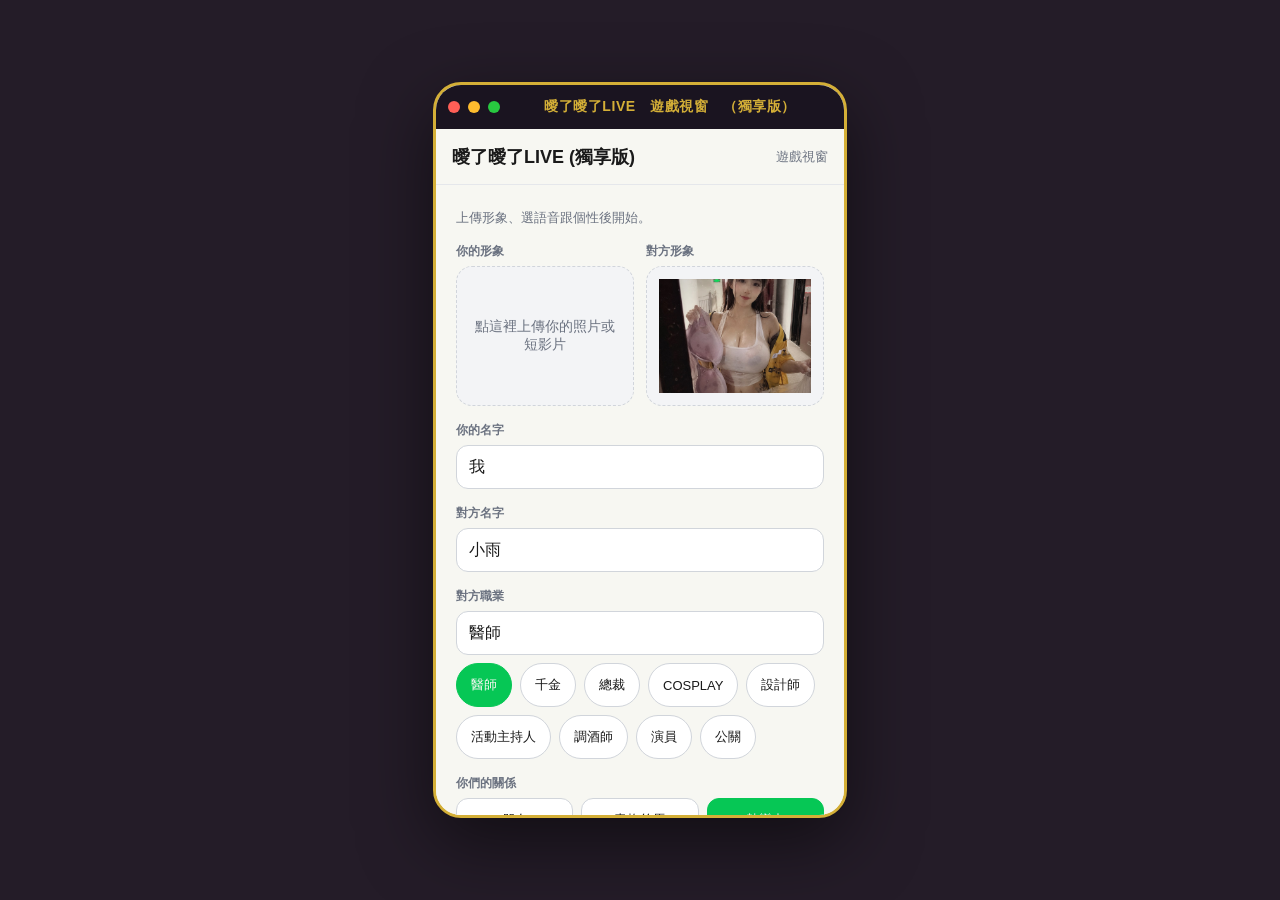
==== commit 6a18a718: "standalone zh-TW offline game pack" ====
--- a/index.html
+++ b/index.html
@@ -3,7 +3,9 @@
 <head>
 <meta charset="UTF-8"/>
 <meta name="viewport" content="width=device-width, initial-scale=1"/>
+<meta name="theme-color" content="#d4af37"/>
 <title>曖了曖了LIVE (獨享版)</title>
+<link rel="manifest" href="manifest.json"/>
 <style>
 :root{
   --line:#06c755;--bubble:#a8e063;--chat:#ffd6e3;--paper:#f7f7f2;
@@ -37,7 +39,7 @@
 .up{height:140px;border:1px dashed #d1d5db;border-radius:16px;background:var(--nav);display:flex;align-items:center;justify-content:center;overflow:hidden;text-align:center;padding:12px;font-size:14px;color:var(--muted)}
 .up img,.up video{width:100%;height:100%;object-fit:cover}
 .btn{height:48px;border:0;border-radius:999px;background:var(--line);color:var(--paper);font-weight:700;font-size:16px;width:100%;margin-top:24px}
-.chat{flex:1;min-height:0;display:flex;flex-direction:column;background:var(--chat);background-image:url("hearts.svg");background-repeat:repeat;background-size:72px 72px}
+.chat{flex:1;min-height:0;display:flex;flex-direction:column;background:var(--chat);background-image:url("hearts.svg");background-repeat:repeat;background-size:72px 72px;position:relative}
 .chat.plain{background-image:none}
 .chatbar{height:56px;background:var(--paper);display:flex;align-items:center;gap:8px;padding:0 8px;flex-shrink:0;z-index:5}
 .av{width:36px;height:36px;border-radius:50%;background:var(--line);color:var(--paper);display:flex;align-items:center;justify-content:center;font-weight:700;overflow:hidden;flex-shrink:0}
@@ -59,7 +61,8 @@
 .tray{display:grid;grid-template-columns:repeat(5,1fr);gap:8px;padding:8px;background:var(--paper);border-top:1px solid #eee;flex-shrink:0;z-index:6}
 .composer{background:var(--paper);display:flex;align-items:flex-end;gap:6px;padding:12px;flex-shrink:0;z-index:6;border-top:1px solid #eee;position:relative}
 .composer input,.composer textarea{flex:1;min-height:56px;max-height:140px;border:0;background:var(--nav);border-radius:16px;padding:14px 16px;color:var(--ink);font-size:16px;resize:none;font-family:inherit}
-.send{height:56px;min-width:72px;border:0;border-radius:16px;background:var(--line);color:var(--paper);font-weight:700;font-size:16px}
+.send{height:44px;min-width:56px;border:0;border-radius:999px;background:var(--line);color:var(--paper);font-weight:700}
+.icon{width:44px;height:44px;border:0;background:transparent;font-size:18px;color:var(--ink);flex-shrink:0}
 .icon.on{background:var(--line);color:var(--paper);border-radius:999px;font-size:12px;width:auto;padding:0 10px}
 .two{display:grid;grid-template-columns:1fr 1fr;gap:12px}
 .fill{width:100%;height:100%;object-fit:cover}
@@ -77,25 +80,19 @@
 .vplay{width:32px;height:32px;border-radius:50%;background:var(--line);color:#fff;display:flex;align-items:center;justify-content:center}
 .vbar{flex:1;height:14px;background:repeating-linear-gradient(90deg,#06c755 0 2px,transparent 2px 5px);border-radius:4px}
 .time.wait{opacity:0}
-.chat{position:relative}
-.send{height:44px;min-width:56px;border:0;border-radius:999px;background:var(--line);color:var(--paper);font-weight:700}
-.icon{width:44px;height:44px;border:0;background:transparent;font-size:18px;color:var(--ink);flex-shrink:0}
 .call{flex:1;min-height:0;background:var(--call);display:flex;flex-direction:column;position:relative}
 .call .fill{position:absolute;inset:0;object-fit:cover;width:100%;height:100%;pointer-events:none}
 .call .shade{position:absolute;inset:0;background:linear-gradient(to top, #121417, rgba(18,20,23,.45), transparent);pointer-events:none}
 .call .ui{position:relative;z-index:2;display:flex;flex-direction:column;height:100%;min-height:0}
 .call .top{flex-shrink:0;padding:16px;color:var(--paper)}
-.call .logs{flex:1;min-height:0;overflow:auto;display:flex;flex-direction:column;justify-content:flex-end}
-.call .composer{background:rgba(18,20,23,.85);border-top:0}
-.call .composer input{background:var(--field);color:var(--ink)}
-.hangwrap{flex-shrink:0;text-align:center;padding:12px 16px 20px;background:var(--call);z-index:6}
-.hang{width:64px;height:64px;border-radius:50%;background:var(--danger);border:0;color:var(--paper);font-weight:700}
-.gold{color:var(--gold);font-weight:700}
-.mark{position:fixed;right:16px;bottom:12px;z-index:40;pointer-events:none;color:var(--gold);opacity:.75;font-weight:700;font-size:13px;letter-spacing:.04em}
-.mascots{display:flex;justify-content:center;gap:20px;margin-bottom:12px}
-.mascots img{width:96px;height:96px;border-radius:24px;object-fit:cover}
-.qrow{display:flex;flex-wrap:wrap;gap:8px;padding:8px 12px;background:var(--paper);flex-shrink:0}
-.qchip{height:40px;border:1px solid #d1d5db;border-radius:999px;background:#fff;padding:0 14px;font-size:14px}
+.hangwrap{display:flex;justify-content:center;padding:12px 0 20px}
+.hang{height:48px;min-width:180px;border:0;border-radius:999px;background:#fff;color:var(--ink);font-weight:700;font-size:16px}
+.qrow{display:flex;flex-wrap:wrap;gap:8px;padding:8px 12px;background:var(--paper)}
+.qchip{height:36px;border-radius:999px;border:1px solid #d1d5db;background:#fff;padding:0 12px;font-size:13px}
+.frow{display:flex;align-items:center;gap:12px;width:100%;padding:12px 16px;border:0;background:#fff;text-align:left}
+.frow:hover{background:var(--nav)}
+.av14{width:56px;height:56px;border-radius:50%;overflow:hidden;flex-shrink:0;background:var(--line);color:#fff;display:flex;align-items:center;justify-content:center;font-weight:700}
+.av14 img{width:100%;height:100%;object-fit:cover}
 
 </style>
 </head>
@@ -106,17 +103,44 @@
 </div>
 <script>
 const STICKERS=["安","好喔","才沒有","真的假的","有夠累","笑死","蛤","先這樣","吃飯沒","在忙"];
-const JOBS=["醫師","護理師","教師","COSPLAY","設計師","活動主持人","調酒師","演員","公關"];
+const JOBS=["醫師","千金","總裁","COSPLAY","設計師","活動主持人","調酒師","演員","公關"];
 const RELS=[["friend","朋友"],["childhood","青梅竹馬"],["dating","熱戀中"]];
 const VOICES=[["loli","1. 嗲嗲聲蘿莉音"],["onee","2. 御姐音"],["teen","3. 青春少女音"]];
 const PERS=[["soft","1. 柔弱依賴"],["cute","2. 大方可愛"],["warm","3. 非常熱情"]];
+const ROSTER=[
+  {id:"main",name:"小雨",job:"醫師",photo:"cast/rain.jpg",callVideo:"cast/rain.mp4",personality:"cute",voice:"teen"},
+  {id:"student",name:"小安",job:"千金",photo:"cast/student.jpg",callVideo:null,personality:"cute",voice:"teen"},
+  {id:"boss",name:"雅婷",job:"總裁",photo:"cast/boss.png",callVideo:null,personality:"warm",voice:"onee"}
+];
 const S={
-  screen:"setup",myName:"我",theirName:"小雨",job:"醫師",relation:"dating",
+  screen:"setup",myName:"我",theirName:"小雨",job:"醫師",relation:"dating",active:"main",
   voice:"teen",personality:"cute",voiceOn:true,perf:"smooth",incoming:false,isCalling:false,turns:0,pending:false,quietUntil:0,
-  messages:[],typing:false,media:"cast/rain.jpg",mediaKind:"img",callVideo:"cast/rain.mp4",myMedia:null,myKind:null,wall:null
+  messages:[],typing:false,media:"cast/rain.jpg",mediaKind:"img",callVideo:"cast/rain.mp4",myMedia:null,myKind:null,wall:null,
+  noVideo:{}
 };
+(function loadSave(){
+  try{
+    var p=JSON.parse(localStorage.getItem("aime-offline-v1")||"null");
+    if(!p) return;
+    if(p.myName) S.myName=p.myName;
+    if(p.relation) S.relation=p.relation;
+    if(typeof p.voiceOn==="boolean") S.voiceOn=p.voiceOn;
+    if(p.perf) S.perf=p.perf;
+    if(p.active) applyCast(p.active,true);
+    if(p.screen==="list"||p.screen==="chat"||p.screen==="setup") S.screen=p.screen;
+  }catch(e){}
+})();
+function save(){
+  try{ localStorage.setItem("aime-offline-v1", JSON.stringify({myName:S.myName,relation:S.relation,voiceOn:S.voiceOn,perf:S.perf,active:S.active,screen:S.screen==="call"?"chat":S.screen})); }catch(e){}
+}
+function applyCast(id, keepMsgs){
+  var c=ROSTER.filter(function(x){return x.id===id})[0]||ROSTER[0];
+  S.active=c.id; S.theirName=c.name; S.job=c.job; S.personality=c.personality; S.voice=c.voice;
+  S.media=c.photo; S.mediaKind="img"; S.callVideo=c.callVideo;
+  if(!keepMsgs){ S.messages=[]; hi(); }
+}
+function blocked(){return S.screen==="call"||S.incoming||S.isCalling}
 var ringStop=null;
-function blocked(){return S.screen==="call"||S.incoming||S.isCalling}
 function startRing(){
   stopRing();
   if(S.perf==="save") return;
@@ -175,6 +199,16 @@
   var inCall=S.screen==="call"||S.isCalling;
   var justHungUp=!inCall&&S.turns<S.quietUntil;
   if(!t) return p==="soft"?"嗯…你要說什麼":p==="warm"?"講啊，我在聽":"蛤？你要說什麼";
+  if(S.job.indexOf("千金")>=0){
+    if(inCall) return pick(["哥哥好看吧","哥哥陪我嘛","嘿嘿 哥哥在耶"]);
+    return pick(["哥哥想你了","哥哥在幹嘛 我好閒","對阿對阿","最愛你了 哥哥","哥哥陪我去買東西嘛","無聊欸"]);
+  }
+  if(S.job.indexOf("總裁")>=0||S.job.indexOf("老闆")>=0){
+    if(inCall) return pick(["臭小子這樣才對","乖乖聽話","喜歡你 很有感覺"]);
+    var b=pick(["臭小子還不起來上班","沒有加班費","乖乖聽話","這樣才對","幹的好等等給你一點獎勵","喜歡你 很有感覺","明天準時上班阿","不準跟別人約會"]);
+    if(b.indexOf("獎勵")>=0 && !inCall && !justHungUp){ S._forceCall=true; }
+    return b;
+  }
   if(hit(t,["舔","性","床","裸","色色","做愛"])) return "這個先不要啦。我們就當聊天就好。";
   if(hit(t,["晚安","睡"])) return pick(["晚安喔","去睡啦"]);
   if(hit(t,["早安"])) return pick(["早啊，吃了沒","這麼早"]);
@@ -212,7 +246,9 @@
 function hi(){
   var rel=RELS.filter(function(x){return x[0]===S.relation})[0][1];
   var text="安安";
-  if(S.relation==="dating"){
+  if(S.job.indexOf("千金")>=0) text="哥哥～好閒喔。想你了，陪我逛街好不好";
+  else if(S.job.indexOf("總裁")>=0) text="臭小子還不起來上班。沒有加班費。乖乖聽話";
+  else if(S.relation==="dating"){
     text=S.personality==="soft"?"你在嗎…想看你。可以視訊嗎":S.personality==="warm"?"安安！想你了啦。快接視訊":"安安，剛下班。想你了。要不要視訊一下";
   } else if(S.relation==="childhood") text="安安，好久不見喔。你在幹嘛";
   S.messages=[{who:"sys",text:"與 "+S.theirName+" 的對話　"+S.job+"　"+rel},{who:"them",text:text}];
@@ -230,12 +266,15 @@
     text=String(text).replace(/要不要(開)?視訊[一下嘛好不好啦喔]*/g,"").replace(/開視訊/g,"").replace(/接一下嘛/g,"").trim();
     if(!text) text=inCall?"看你就好了":"嗯嗯，我在";
   }
-  var canRing=S.screen==="chat"&&S.relation==="dating"&&!S.isCalling&&!S.incoming&&!cooling&&S.turns>0&&S.turns%8===0;
+  var canRing=S.screen==="chat"&&S.relation==="dating"&&!S.isCalling&&!S.incoming&&!cooling&&S.turns>0&&S.turns%8===0&&!S.noVideo[S.active];
+  if(S._forceCall){ canRing=false; }
   if(canRing&&text.indexOf("視訊")<0) text+="\n想看你，接一下嘛";
   var voice=S.screen!=="call"&&S.relation==="dating"&&text.length<36&&Math.random()<0.4;
   S.messages.push({who:"them",text:text,kind:voice?"voice":"text",secs:voice?Math.max(2,Math.min(12,Math.round(text.length/4))):undefined});
   S.typing=false; S.pending=false;
-  if(canRing){ S.incoming=true; startRing(); }
+  if(S._forceCall && S.screen!=="call"){ S._forceCall=false; S.incoming=false; S.isCalling=true; S.screen="call"; stopRing(); }
+  else if(canRing){ S.incoming=true; startRing(); }
+  save();
   draw();
   if(!voice&&S.voiceOn&&S.screen!=="call") speak(text);
 }
@@ -359,7 +398,20 @@
     }
     $("up").onclick=function(){pickFile("them")};
     $("upme").onclick=function(){pickFile("me")};
-    $("go").onclick=function(){hi();S.screen="chat";draw()};
+    $("go").onclick=function(){hi();S.screen="list";save();draw()};
+    return;
+  }
+  if(S.screen==="list"){
+    app.innerHTML='<header class="top"><b>好友</b><span><button class="icon" id="tochat" type="button">返回聊天室</button> <button class="icon" id="toset" type="button">設定</button></span></header>'+
+      '<p class="muted" style="padding:4px 16px">小雨 · 小安（千金）· 雅婷（總裁）　完全離線</p>'+
+      ROSTER.map(function(c){
+        return '<button class="frow" type="button" data-id="'+c.id+'">'+
+          face(c.photo,"img",c.name,"av14")+
+          '<div style="flex:1;min-width:0;border-bottom:1px solid #eee;padding-bottom:12px"><b>'+esc(c.name)+'</b><div class="muted">'+esc(c.job)+'</div></div></button>';
+      }).join("");
+    $("tochat").onclick=function(){S.screen="chat";if(!S.messages.length)hi();save();draw()};
+    $("toset").onclick=function(){S.screen="setup";save();draw()};
+    app.querySelectorAll("[data-id]").forEach(function(b){b.onclick=function(){applyCast(b.getAttribute("data-id"));S.screen="chat";save();draw()}});
     return;
   }
   if(S.screen==="call"){
@@ -369,12 +421,12 @@
       '<div class="logs" id="logs"></div>'+
       chipsHtml()+
       '<form class="composer" id="cf"><textarea id="cin" rows="1" placeholder="視訊中傳訊…"></textarea><button class="send" type="submit">傳送</button></form>'+
-      '<div class="hangwrap"><button class="hang" id="hang" type="button">掛斷</button></div>'+
+      '<div class="hangwrap"><button class="hang" id="hang" type="button">返回聊天室</button></div>'+
     "</div></div>";
     fillLogs($("logs"));
     boxVoice($("logs"));
     $("cf").onsubmit=function(e){e.preventDefault();send($("cin").value);};
-    $("hang").onclick=function(){S.screen="chat";S.incoming=false;S.isCalling=false;S.quietUntil=S.turns+8;stopRing();S.messages.push({who:"sys",text:"通話已結束"});draw()};
+    $("hang").onclick=function(){S.screen="chat";S.incoming=false;S.isCalling=false;S.quietUntil=S.turns+8;S.noVideo[S.active]=true;stopRing();S.messages.push({who:"sys",text:"通話已結束"});save();draw()};
     app.querySelectorAll("[data-q]").forEach(function(b){b.onclick=function(){send(b.getAttribute("data-q"));}});
     $("cin").focus();
     $("cin").focus();
@@ -385,7 +437,7 @@
     '<div class="chatbar">'+
       '<button class="icon" id="back" type="button">←</button>'+
       face(S.media,S.mediaKind,S.theirName,"av")+
-      '<div style="flex:1;min-width:0"><b>'+esc(S.theirName)+'</b><div class="muted">'+(S.typing?"輸入中…":"在線上")+" · "+esc(S.job)+"</div></div>"+
+      '<div id="sw" style="flex:1;min-width:0;text-align:left"><b>'+esc(S.theirName)+'</b><div class="muted">點這裡切換好友</div></div>'+
       '<button class="icon '+(S.voiceOn?"on":"")+'" id="vo" type="button">'+(S.voiceOn?"語音開":"語音關")+"</button>"+
       '<button class="icon" id="wall" type="button">背景</button>'+
       '<button class="icon" id="vid" type="button">視訊</button>'+
@@ -400,7 +452,8 @@
       '<button class="send" type="submit">傳送</button>'+
     "</form></div>"+inviteHtml();
   fillLogs($("logs"));
-  $("back").onclick=function(){S.screen="setup";draw()};
+  $("back").onclick=function(){S.screen="list";save();draw()};
+  $("sw").onclick=function(){S.screen="list";save();draw()};
   $("vid").onclick=function(){S.screen="call";S.incoming=false;S.isCalling=true;stopRing();draw()};
   $("vo").onclick=function(){S.voiceOn=!S.voiceOn;draw()};
   $("smile").onclick=function(){var t=$("tray"); t.hidden=!t.hidden};
@@ -439,5 +492,8 @@
 try{draw()}catch(e){document.getElementById("app").innerHTML="<p style='padding:24px'>開啟失敗</p>"}
 
 </script>
+<script>
+if("serviceWorker" in navigator){ navigator.serviceWorker.register("sw.js").catch(function(){}); }
+</script>
 </body>
 </html>
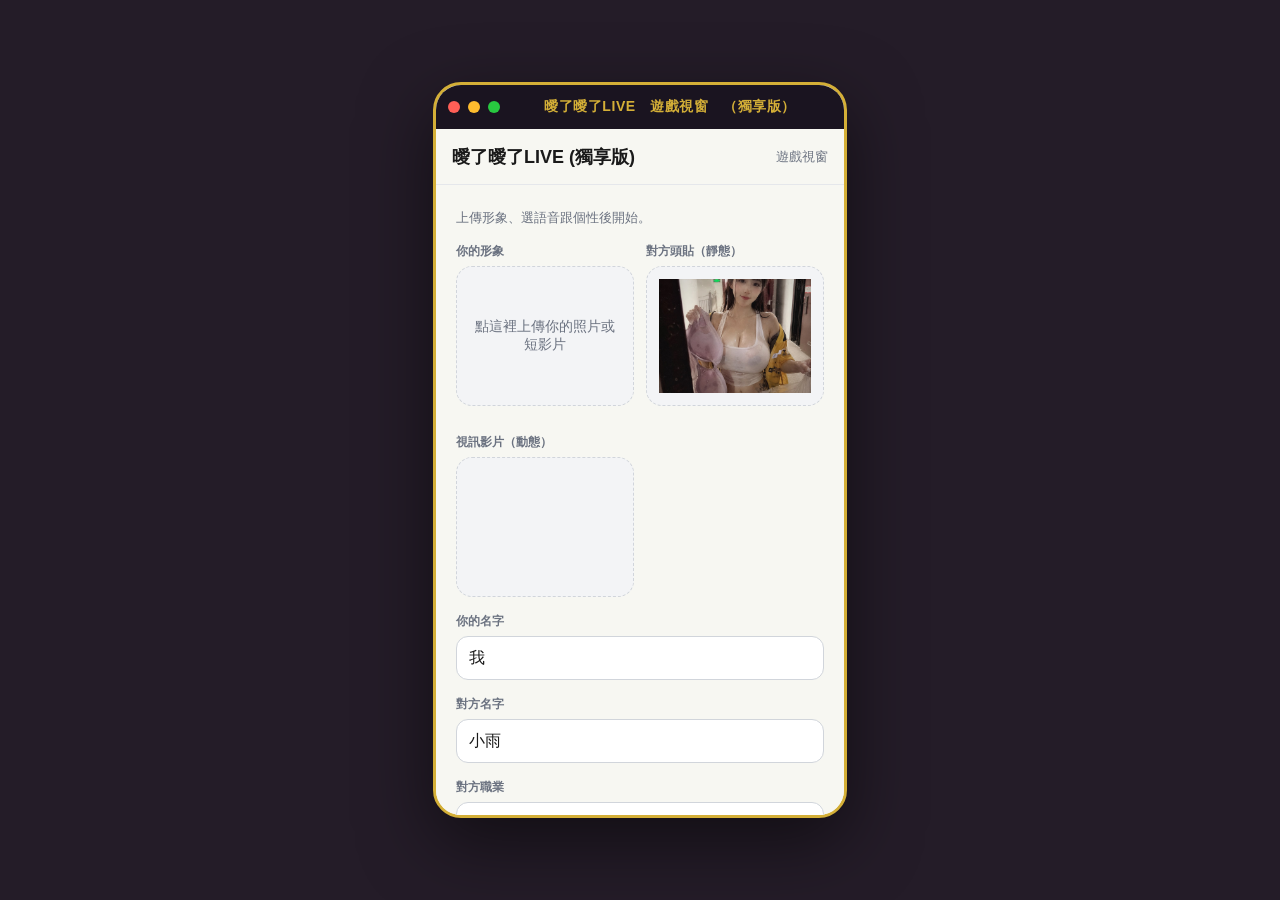
==== commit e6a64608: "fix standalone call video upload and mp4 mime" ====
--- a/index.html
+++ b/index.html
@@ -3,9 +3,7 @@
 <head>
 <meta charset="UTF-8"/>
 <meta name="viewport" content="width=device-width, initial-scale=1"/>
-<meta name="theme-color" content="#d4af37"/>
 <title>曖了曖了LIVE (獨享版)</title>
-<link rel="manifest" href="manifest.json"/>
 <style>
 :root{
   --line:#06c755;--bubble:#a8e063;--chat:#ffd6e3;--paper:#f7f7f2;
@@ -362,7 +360,8 @@
       '<p class="muted">上傳形象、選語音跟個性後開始。</p>'+
       '<div class="two">'+
         '<div><label>你的形象</label><div class="up" id="upme">'+(S.myMedia?face(S.myMedia,S.myKind,S.myName,"fill"):"點這裡上傳你的照片或短影片")+"</div></div>"+
-        '<div><label>對方形象</label><div class="up" id="up">'+(S.media?face(S.media,S.mediaKind,S.theirName,"fill"):"點這裡上傳對方的照片或短影片")+"</div></div>"+
+        '<div><label>對方頭貼（靜態）</label><div class="up" id="up">'+(S.media?face(S.media,"img",S.theirName,"fill"):"點這裡上傳頭貼")+"</div></div>"+
+        '<div><label>視訊影片（動態）</label><div class="up" id="upcall">'+(S.callVideo?'<video class="fill" src="'+S.callVideo+'" muted loop autoplay playsinline></video>':"點這裡上傳視訊，避免一片黑")+"</div></div>"+
       "</div>"+
       '<label>你的名字</label><input id="me" type="text" value="'+esc(S.myName)+'"/>'+
       '<label>對方名字</label><input id="them" type="text" value="'+esc(S.theirName)+'"/>'+
@@ -398,6 +397,11 @@
     }
     $("up").onclick=function(){pickFile("them")};
     $("upme").onclick=function(){pickFile("me")};
+    $("upcall").onclick=function(){
+      var i=document.createElement("input"); i.type="file"; i.accept="video/*";
+      i.onchange=function(){ if(i.files[0]){ S.callVideo=fileUrl(i.files[0]); draw(); } };
+      i.click();
+    };
     $("go").onclick=function(){hi();S.screen="list";save();draw()};
     return;
   }
@@ -415,9 +419,12 @@
     return;
   }
   if(S.screen==="call"){
-    var media=S.callVideo?'<video class="fill" src="'+S.callVideo+'" autoplay muted loop playsinline></video>':S.mediaKind==="video"?'<video class="fill" src="'+S.media+'" autoplay muted loop playsinline></video>':S.media?'<img class="fill" src="'+S.media+'" alt="">':face(null,null,S.theirName,"invav");
+    var media = S.callVideo
+      ? '<video class="fill" src="'+S.callVideo+'" autoplay muted loop playsinline></video><img class="fill" src="'+(S.media||"")+'" alt="" style="position:absolute;inset:0;z-index:-1">'
+      : (S.media ? '<img class="fill" src="'+S.media+'" alt="">' : face(null,null,S.theirName,"invav"));
     app.innerHTML='<div class="call">'+media+'<div class="shade"></div><div class="ui">'+
-      '<div class="top">'+esc(S.theirName)+" · 視訊中也可以打字</div>"+
+      '<div class="top"><div>'+esc(S.theirName)+(S.callVideo?" · 視訊中":" · 先顯示頭貼")+'</div>'+
+      '<button class="btn" id="upvid" type="button" style="margin:8px 0;width:auto;padding:0 16px">上傳人物影片</button></div>'+
       '<div class="logs" id="logs"></div>'+
       chipsHtml()+
       '<form class="composer" id="cf"><textarea id="cin" rows="1" placeholder="視訊中傳訊…"></textarea><button class="send" type="submit">傳送</button></form>'+
@@ -427,6 +434,11 @@
     boxVoice($("logs"));
     $("cf").onsubmit=function(e){e.preventDefault();send($("cin").value);};
     $("hang").onclick=function(){S.screen="chat";S.incoming=false;S.isCalling=false;S.quietUntil=S.turns+8;S.noVideo[S.active]=true;stopRing();S.messages.push({who:"sys",text:"通話已結束"});save();draw()};
+    if($("upvid")) $("upvid").onclick=function(){
+      var i=document.createElement("input"); i.type="file"; i.accept="video/*";
+      i.onchange=function(){ if(i.files[0]){ S.callVideo=fileUrl(i.files[0]); draw(); } };
+      i.click();
+    };
     app.querySelectorAll("[data-q]").forEach(function(b){b.onclick=function(){send(b.getAttribute("data-q"));}});
     $("cin").focus();
     $("cin").focus();
@@ -492,8 +504,5 @@
 try{draw()}catch(e){document.getElementById("app").innerHTML="<p style='padding:24px'>開啟失敗</p>"}
 
 </script>
-<script>
-if("serviceWorker" in navigator){ navigator.serviceWorker.register("sw.js").catch(function(){}); }
-</script>
 </body>
 </html>
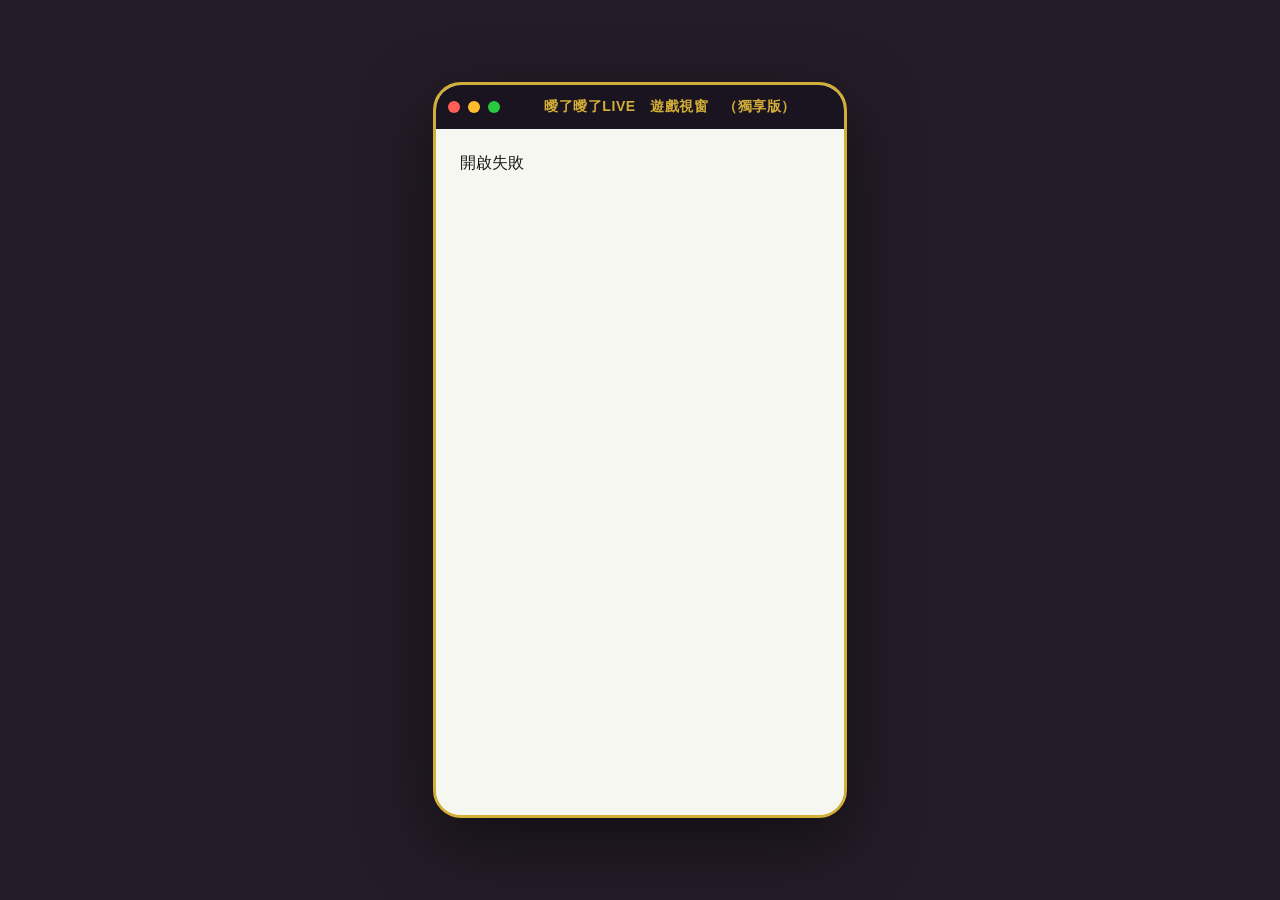
==== commit af57b443: "pack latest: time of day, yaping, call video upload" ====
--- a/index.html
+++ b/index.html
@@ -104,15 +104,15 @@
 const JOBS=["醫師","千金","總裁","COSPLAY","設計師","活動主持人","調酒師","演員","公關"];
 const RELS=[["friend","朋友"],["childhood","青梅竹馬"],["dating","熱戀中"]];
 const VOICES=[["loli","1. 嗲嗲聲蘿莉音"],["onee","2. 御姐音"],["teen","3. 青春少女音"]];
-const PERS=[["soft","1. 柔弱依賴"],["cute","2. 大方可愛"],["warm","3. 非常熱情"]];
+const DAYS=[["day","白天"],["noon","中午"],["night","黑夜"]];
 const ROSTER=[
   {id:"main",name:"小雨",job:"醫師",photo:"cast/rain.jpg",callVideo:"cast/rain.mp4",personality:"cute",voice:"teen"},
   {id:"student",name:"小安",job:"千金",photo:"cast/student.jpg",callVideo:null,personality:"cute",voice:"teen"},
-  {id:"boss",name:"雅婷",job:"總裁",photo:"cast/boss.png",callVideo:null,personality:"warm",voice:"onee"}
+  {id:"boss",name:"雅萍",job:"總裁",photo:"cast/boss.png",callVideo:null,personality:"warm",voice:"onee"}
 ];
 const S={
   screen:"setup",myName:"我",theirName:"小雨",job:"醫師",relation:"dating",active:"main",
-  voice:"teen",personality:"cute",voiceOn:true,perf:"smooth",incoming:false,isCalling:false,turns:0,pending:false,quietUntil:0,
+  voice:"teen",personality:"cute",voiceOn:true,perf:"smooth",incoming:false,isCalling:false,turns:0,pending:false,quietUntil:0,dayPart:(function(){var h=new Date().getHours();return h>=5&&h<11?"day":h>=11&&h<18?"noon":"night"})(),
   messages:[],typing:false,media:"cast/rain.jpg",mediaKind:"img",callVideo:"cast/rain.mp4",myMedia:null,myKind:null,wall:null,
   noVideo:{}
 };
@@ -124,12 +124,13 @@
     if(p.relation) S.relation=p.relation;
     if(typeof p.voiceOn==="boolean") S.voiceOn=p.voiceOn;
     if(p.perf) S.perf=p.perf;
+    if(p.dayPart) S.dayPart=p.dayPart;
     if(p.active) applyCast(p.active,true);
     if(p.screen==="list"||p.screen==="chat"||p.screen==="setup") S.screen=p.screen;
   }catch(e){}
 })();
 function save(){
-  try{ localStorage.setItem("aime-offline-v1", JSON.stringify({myName:S.myName,relation:S.relation,voiceOn:S.voiceOn,perf:S.perf,active:S.active,screen:S.screen==="call"?"chat":S.screen})); }catch(e){}
+  try{ localStorage.setItem("aime-offline-v1", JSON.stringify({myName:S.myName,relation:S.relation,voiceOn:S.voiceOn,perf:S.perf,active:S.active,screen:S.screen==="call"?"chat":S.screen,dayPart:S.dayPart})); }catch(e){}
 }
 function applyCast(id, keepMsgs){
   var c=ROSTER.filter(function(x){return x.id===id})[0]||ROSTER[0];
@@ -210,7 +211,11 @@
   if(hit(t,["舔","性","床","裸","色色","做愛"])) return "這個先不要啦。我們就當聊天就好。";
   if(hit(t,["晚安","睡"])) return pick(["晚安喔","去睡啦"]);
   if(hit(t,["早安"])) return pick(["早啊，吃了沒","這麼早"]);
-  if(t==="安"||hit(t,["安安","hi","HI","嗨","哈囉"])) return pick(["安","安安","安，有事嗎"]);
+  if(t==="安"||hit(t,["安安","hi","HI","嗨","哈囉"])){
+    if(S.dayPart==="day") return pick(["早安","早啊，吃了沒"]);
+    if(S.dayPart==="noon") return pick(["中午安","吃飯沒"]);
+    return pick(["安，這麼晚還在","吃晚餐沒"]);
+  }
   if(hit(t,["在嗎","在嘛"])) return pick(["在啊","在，有事嗎"]);
   if(hit(t,["想你","喜歡你","愛你","寶貝","抱抱","親親"])) {
     if(r==="friend") return "想太多。我們是朋友";
@@ -369,6 +374,8 @@
       '<div class="chips">'+JOBS.map(function(j){return '<button class="chip '+(S.job===j?"on":"")+'" data-job="'+j+'">'+j+"</button>"}).join("")+"</div>"+
       "<label>你們的關係</label>"+
       '<div class="rels">'+RELS.map(function(x){return '<button class="rel '+(S.relation===x[0]?"on":"")+'" data-rel="'+x[0]+'">'+x[1]+"</button>"}).join("")+"</div>"+
+      "<label>時段（對話會跟著變）</label>"+
+      '<div class="rels">'+DAYS.map(function(x){return '<button class="rel '+(S.dayPart===x[0]?"on":"")+'" data-day="'+x[0]+'">'+x[1]+"</button>"}).join("")+"</div>"+
       "<label>效能</label>"+
       '<div class="rels"><button class="rel '+(S.perf==="smooth"?"on":"")+'" id="ps">順暢（特效、鈴聲）</button><button class="rel '+(S.perf==="save"?"on":"")+'" id="pe">省電（少動畫）</button></div>'+
       "<label>語音朗讀</label>"+
@@ -383,6 +390,7 @@
     app.querySelectorAll("[data-rel]").forEach(function(b){b.onclick=function(){S.relation=b.getAttribute("data-rel");draw()}});
     app.querySelectorAll("[data-voice]").forEach(function(b){b.onclick=function(){S.voice=b.getAttribute("data-voice");draw()}});
     app.querySelectorAll("[data-p]").forEach(function(b){b.onclick=function(){S.personality=b.getAttribute("data-p");draw()}});
+    app.querySelectorAll("[data-day]").forEach(function(b){b.onclick=function(){S.dayPart=b.getAttribute("data-day");draw()}});
     $("von").onclick=function(){S.voiceOn=!S.voiceOn;draw()};
     $("ps").onclick=function(){S.perf="smooth";draw()};
     $("pe").onclick=function(){S.perf="save";draw()};
@@ -407,7 +415,7 @@
   }
   if(S.screen==="list"){
     app.innerHTML='<header class="top"><b>好友</b><span><button class="icon" id="tochat" type="button">返回聊天室</button> <button class="icon" id="toset" type="button">設定</button></span></header>'+
-      '<p class="muted" style="padding:4px 16px">小雨 · 小安（千金）· 雅婷（總裁）　完全離線</p>'+
+      '<p class="muted" style="padding:4px 16px">小雨 · 小安（千金）· 雅萍（總裁）　完全離線</p>'+
       ROSTER.map(function(c){
         return '<button class="frow" type="button" data-id="'+c.id+'">'+
           face(c.photo,"img",c.name,"av14")+
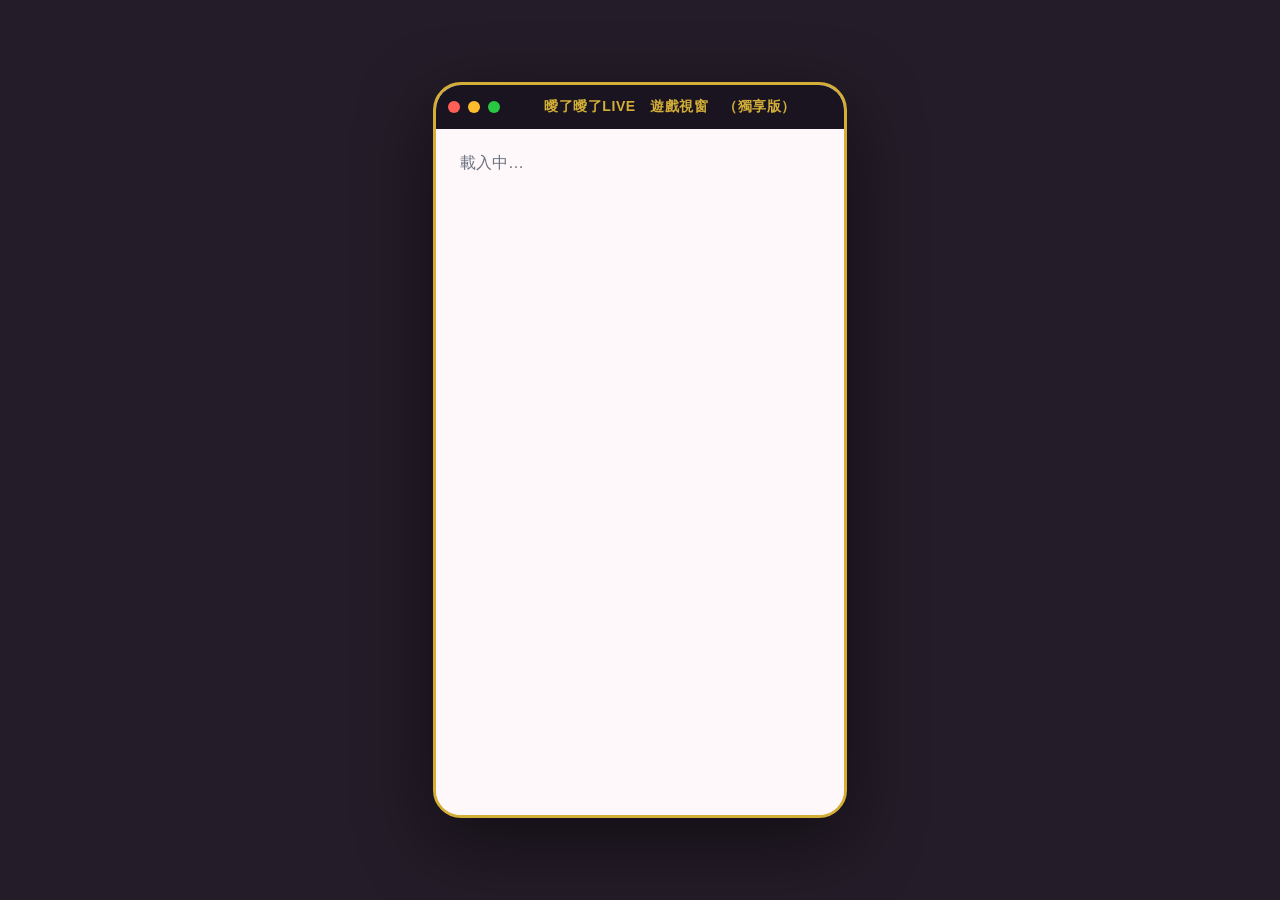
==== commit b7ad8fc9: "offline pack: ST cards, worldbook, calendar, new launcher" ====
--- a/index.html
+++ b/index.html
@@ -6,9 +6,9 @@
 <title>曖了曖了LIVE (獨享版)</title>
 <style>
 :root{
-  --line:#06c755;--bubble:#a8e063;--chat:#ffd6e3;--paper:#f7f7f2;
-  --ink:#1a1a1a;--muted:#6b7280;--nav:#f3f4f6;--call:#121417;
-  --danger:#ef4444;--field:#ffffff;--gold:#d4af37;
+  --line:#06c755;--bubble:#a8e063;--chat:#ffd6e3;--paper:#fff8fa;
+  --ink:#1a1a1a;--muted:#6b7280;--nav:#fff0f4;--call:#121417;
+  --danger:#ef4444;--field:#ffffff;--gold:#d4af37;--heart:#ff4d7a;--crush:#fff0f4;
 }
 *{box-sizing:border-box;margin:0;padding:0}
 html,body{height:100%;min-height:100dvh;overflow:hidden}
@@ -23,26 +23,31 @@
   .game{max-width:none;max-height:none;height:100%;border:0;border-radius:0;box-shadow:none}
   .gbar{display:none}
 }
-header.top{height:56px;display:flex;align-items:center;justify-content:space-between;padding:0 16px;border-bottom:1px solid #e5e7eb;flex-shrink:0;background:var(--paper);z-index:5}
+header.top{height:56px;display:flex;align-items:center;justify-content:space-between;padding:0 16px;border-bottom:1px solid #ffd0dc;flex-shrink:0;background:var(--paper);z-index:5}
 header.top b{font-size:18px}
 .muted{color:var(--muted);font-size:13px}
-.pad{flex:1;min-height:0;overflow:auto;padding:24px 20px 32px}
+.gold{color:var(--gold)}
+.heart{color:var(--heart)}
+.pad{flex:1;min-height:0;overflow:auto;padding:24px 20px 32px;background:var(--crush)}
 label{display:block;font-size:12px;font-weight:600;color:var(--muted);margin:16px 0 6px}
-input[type=text]{width:100%;height:44px;border:1px solid #d1d5db;border-radius:12px;padding:0 12px;font-size:16px;color:var(--ink);background:var(--field)}
+input[type=text],textarea.note{width:100%;border:1px solid #ffd0dc;border-radius:12px;padding:10px 12px;font-size:16px;color:var(--ink);background:var(--field);font-family:inherit}
+input[type=text]{height:44px}
+textarea.note{min-height:72px;resize:vertical;font-size:14px}
 .chips{display:flex;flex-wrap:wrap;gap:8px;margin-top:8px}
-.chip,.rel{height:44px;border-radius:999px;border:1px solid #d1d5db;background:#fff;padding:0 14px;font-size:13px;color:var(--ink)}
-.chip.on,.rel.on{background:var(--line);color:var(--paper);border-color:var(--line)}
+.chip,.rel{height:44px;border-radius:999px;border:1px solid #ffd0dc;background:#fff;padding:0 14px;font-size:13px;color:var(--ink)}
+.chip.on,.rel.on{background:var(--heart);color:var(--paper);border-color:var(--heart)}
 .rels{display:flex;gap:8px}
 .rel{flex:1;border-radius:12px}
-.up{height:140px;border:1px dashed #d1d5db;border-radius:16px;background:var(--nav);display:flex;align-items:center;justify-content:center;overflow:hidden;text-align:center;padding:12px;font-size:14px;color:var(--muted)}
+.up{height:120px;border:1px dashed #ffd0dc;border-radius:16px;background:#fff;display:flex;align-items:center;justify-content:center;overflow:hidden;text-align:center;padding:12px;font-size:14px;color:var(--muted)}
 .up img,.up video{width:100%;height:100%;object-fit:cover}
-.btn{height:48px;border:0;border-radius:999px;background:var(--line);color:var(--paper);font-weight:700;font-size:16px;width:100%;margin-top:24px}
+.btn{height:48px;border:0;border-radius:999px;background:var(--heart);color:var(--paper);font-weight:700;font-size:16px;width:100%;margin-top:16px}
+.btn.ghost{background:#fff;color:var(--heart);border:1px solid var(--heart)}
 .chat{flex:1;min-height:0;display:flex;flex-direction:column;background:var(--chat);background-image:url("hearts.svg");background-repeat:repeat;background-size:72px 72px;position:relative}
 .chat.plain{background-image:none}
 .chatbar{height:56px;background:var(--paper);display:flex;align-items:center;gap:8px;padding:0 8px;flex-shrink:0;z-index:5}
-.av{width:36px;height:36px;border-radius:50%;background:var(--line);color:var(--paper);display:flex;align-items:center;justify-content:center;font-weight:700;overflow:hidden;flex-shrink:0}
+.av{width:36px;height:36px;border-radius:50%;background:var(--heart);color:var(--paper);display:flex;align-items:center;justify-content:center;font-weight:700;overflow:hidden;flex-shrink:0}
 .av img,.av video{width:100%;height:100%;object-fit:cover}
-.stage{flex:1;min-height:0;position:relative;overflow:auto;background-image:url("hearts.svg");background-repeat:repeat;background-size:72px 72px}
+.stage{flex:1;min-height:0;position:relative;overflow:auto}
 .wall{position:absolute;inset:0;width:100%;height:100%;object-fit:cover;pointer-events:none;z-index:0}
 .dim{position:absolute;inset:0;background:rgba(18,20,23,.4);pointer-events:none;z-index:0}
 .logs{position:relative;z-index:1;padding:12px}
@@ -56,21 +61,21 @@
 .time{display:inline-block;margin-top:4px;background:rgba(18,20,23,.55);color:var(--paper);border-radius:999px;padding:2px 8px;font-size:11px}
 .sticker{width:64px;height:64px;border-radius:16px;background:var(--bubble);display:flex;align-items:center;justify-content:center;font-size:12px;font-weight:700;text-align:center;color:var(--ink)}
 .pic{max-height:200px;border-radius:12px}
-.tray{display:grid;grid-template-columns:repeat(5,1fr);gap:8px;padding:8px;background:var(--paper);border-top:1px solid #eee;flex-shrink:0;z-index:6}
-.composer{background:var(--paper);display:flex;align-items:flex-end;gap:6px;padding:12px;flex-shrink:0;z-index:6;border-top:1px solid #eee;position:relative}
-.composer input,.composer textarea{flex:1;min-height:56px;max-height:140px;border:0;background:var(--nav);border-radius:16px;padding:14px 16px;color:var(--ink);font-size:16px;resize:none;font-family:inherit}
-.send{height:44px;min-width:56px;border:0;border-radius:999px;background:var(--line);color:var(--paper);font-weight:700}
+.tray{display:grid;grid-template-columns:repeat(5,1fr);gap:8px;padding:8px;background:var(--paper);border-top:1px solid #ffd0dc;flex-shrink:0;z-index:6}
+.composer{background:var(--paper);display:flex;align-items:flex-end;gap:6px;padding:12px;flex-shrink:0;z-index:6;border-top:1px solid #ffd0dc;position:relative}
+.composer textarea{flex:1;min-height:56px;max-height:140px;border:0;background:var(--nav);border-radius:16px;padding:14px 16px;color:var(--ink);font-size:16px;resize:none;font-family:inherit}
+.send{height:44px;min-width:56px;border:0;border-radius:999px;background:var(--heart);color:var(--paper);font-weight:700}
 .icon{width:44px;height:44px;border:0;background:transparent;font-size:18px;color:var(--ink);flex-shrink:0}
-.icon.on{background:var(--line);color:var(--paper);border-radius:999px;font-size:12px;width:auto;padding:0 10px}
+.icon.on{background:var(--heart);color:var(--paper);border-radius:999px;font-size:12px;width:auto;padding:0 10px}
 .two{display:grid;grid-template-columns:1fr 1fr;gap:12px}
 .fill{width:100%;height:100%;object-fit:cover}
-.av-fallback{background:var(--line);color:var(--paper);display:flex;align-items:center;justify-content:center;font-weight:700}
+.av-fallback{background:var(--heart);color:var(--paper);display:flex;align-items:center;justify-content:center;font-weight:700}
 .invite{position:absolute;inset:0;z-index:40;background:#121417;display:flex;align-items:center;justify-content:center;overflow:hidden}
 .invbg{position:absolute;inset:0;opacity:.45}
 .invbg img,.invbg video,.invbg div{width:100%;height:100%;object-fit:cover}
 .invshade{position:absolute;inset:0;background:rgba(18,20,23,.65)}
 .invui{position:relative;z-index:1;text-align:center;color:#fff;padding:28px 24px;width:100%}
-.invav{width:140px;height:140px;border-radius:50%;object-fit:cover;margin:20px auto;display:flex;align-items:center;justify-content:center;background:var(--line);color:#fff;font-size:48px;border:4px solid #06c755}
+.invav{width:140px;height:140px;border-radius:50%;object-fit:cover;margin:20px auto;display:flex;align-items:center;justify-content:center;background:var(--heart);color:#fff;font-size:48px;border:4px solid var(--heart)}
 .invbtns{display:flex;justify-content:space-between;max-width:280px;margin:48px auto 0;align-items:center}
 .answer{width:80px;height:80px;border:0;border-radius:50%;background:var(--line);color:#fff;font-weight:700;animation:pulse 1.2s ease infinite}
 @keyframes pulse{0%{box-shadow:0 0 0 0 rgba(6,199,85,.7)}70%{box-shadow:0 0 0 18px rgba(6,199,85,0)}100%{box-shadow:0 0 0 0 rgba(6,199,85,0)}}
@@ -86,11 +91,21 @@
 .hangwrap{display:flex;justify-content:center;padding:12px 0 20px}
 .hang{height:48px;min-width:180px;border:0;border-radius:999px;background:#fff;color:var(--ink);font-weight:700;font-size:16px}
 .qrow{display:flex;flex-wrap:wrap;gap:8px;padding:8px 12px;background:var(--paper)}
-.qchip{height:36px;border-radius:999px;border:1px solid #d1d5db;background:#fff;padding:0 12px;font-size:13px}
+.qchip{height:36px;border-radius:999px;border:1px solid #ffd0dc;background:#fff;padding:0 12px;font-size:13px}
 .frow{display:flex;align-items:center;gap:12px;width:100%;padding:12px 16px;border:0;background:#fff;text-align:left}
 .frow:hover{background:var(--nav)}
-.av14{width:56px;height:56px;border-radius:50%;overflow:hidden;flex-shrink:0;background:var(--line);color:#fff;display:flex;align-items:center;justify-content:center;font-weight:700}
+.av14{width:56px;height:56px;border-radius:50%;overflow:hidden;flex-shrink:0;background:var(--heart);color:#fff;display:flex;align-items:center;justify-content:center;font-weight:700}
 .av14 img{width:100%;height:100%;object-fit:cover}
+.tabs{display:flex;height:56px;border-top:1px solid #ffd0dc;background:#fff;flex-shrink:0}
+.tab{flex:1;border:0;background:transparent;font-size:11px;color:var(--muted)}
+.tab.on{color:var(--heart);font-weight:700}
+.meter{height:4px;background:#ffd0dc;border-radius:99px;margin-top:6px;overflow:hidden}
+.meter i{display:block;height:100%;background:var(--heart);border-radius:99px}
+.slot{display:flex;align-items:center;gap:10px;background:#fff;border-radius:16px;padding:8px;margin:8px 0}
+.card{background:#fff;border-radius:20px;padding:14px;margin:12px 0}
+.days{display:flex;gap:4px}
+.days button{flex:1;height:44px;border:0;border-radius:14px;background:#fff;font-size:12px}
+.days button.on{background:var(--heart);color:#fff;font-weight:700}
 
 </style>
 </head>
@@ -101,42 +116,76 @@
 </div>
 <script>
 const STICKERS=["安","好喔","才沒有","真的假的","有夠累","笑死","蛤","先這樣","吃飯沒","在忙"];
-const JOBS=["醫師","千金","總裁","COSPLAY","設計師","活動主持人","調酒師","演員","公關"];
 const RELS=[["friend","朋友"],["childhood","青梅竹馬"],["dating","熱戀中"]];
-const VOICES=[["loli","1. 嗲嗲聲蘿莉音"],["onee","2. 御姐音"],["teen","3. 青春少女音"]];
+const VOICES=[["loli","嗲嗲聲"],["onee","御姐音"],["teen","青春少女音"]];
+const PERS=[["soft","柔弱依賴"],["cute","大方可愛"],["warm","非常熱情"]];
 const DAYS=[["day","白天"],["noon","中午"],["night","黑夜"]];
-const ROSTER=[
-  {id:"main",name:"小雨",job:"醫師",photo:"cast/rain.jpg",callVideo:"cast/rain.mp4",personality:"cute",voice:"teen"},
-  {id:"student",name:"小安",job:"千金",photo:"cast/student.jpg",callVideo:null,personality:"cute",voice:"teen"},
-  {id:"boss",name:"雅萍",job:"總裁",photo:"cast/boss.png",callVideo:null,personality:"warm",voice:"onee"}
+const WEEK=["週一","週二","週三","週四","週五","週六","週日"];
+const PLANS=[
+  {d:0,who:"a",title:"一起吃晚飯",place:"家附近"},
+  {d:1,who:"b",title:"散步聊天",place:"公園"},
+  {d:2,who:"c",title:"喝杯東西",place:"咖啡店"},
+  {d:3,who:"a",title:"下雨接送",place:"捷運出口"},
+  {d:4,who:"b",title:"週末約會",place:"河濱"},
+  {d:5,who:"c",title:"見一面",place:"公司樓下"},
+  {d:6,who:"a",title:"賴床視訊",place:"家裡"}
 ];
+function emptySlot(id,n){
+  return {id:id,name:"角色"+n,job:"角色卡",photo:null,callVideo:null,personality:"cute",voice:"teen",card:null,affection:20};
+}
+const ROSTER=[emptySlot("a","一"),emptySlot("b","二"),emptySlot("c","三")];
+function clockDay(){var h=new Date().getHours();return h>=5&&h<11?"day":h>=11&&h<18?"noon":"night"}
+function clockWeek(){var d=new Date().getDay();return d===0?6:d-1}
 const S={
-  screen:"setup",myName:"我",theirName:"小雨",job:"醫師",relation:"dating",active:"main",
-  voice:"teen",personality:"cute",voiceOn:true,perf:"smooth",incoming:false,isCalling:false,turns:0,pending:false,quietUntil:0,dayPart:(function(){var h=new Date().getHours();return h>=5&&h<11?"day":h>=11&&h<18?"noon":"night"})(),
-  messages:[],typing:false,media:"cast/rain.jpg",mediaKind:"img",callVideo:"cast/rain.mp4",myMedia:null,myKind:null,wall:null,
+  screen:"setup",myName:"我",theirName:"角色一",job:"角色卡",relation:"dating",active:"a",
+  voice:"teen",personality:"cute",voiceOn:true,perf:"smooth",incoming:false,isCalling:false,turns:0,pending:false,quietUntil:0,
+  dayPart:clockDay(),weekday:clockWeek(),affection:20,card:null,world:[],note:"",
+  messages:[],typing:false,media:null,mediaKind:null,callVideo:null,myMedia:null,myKind:null,wall:null,
   noVideo:{}
 };
 (function loadSave(){
   try{
-    var p=JSON.parse(localStorage.getItem("aime-offline-v1")||"null");
+    var p=JSON.parse(localStorage.getItem("aime-offline-v2")||"null");
     if(!p) return;
     if(p.myName) S.myName=p.myName;
     if(p.relation) S.relation=p.relation;
     if(typeof p.voiceOn==="boolean") S.voiceOn=p.voiceOn;
     if(p.perf) S.perf=p.perf;
     if(p.dayPart) S.dayPart=p.dayPart;
+    if(typeof p.weekday==="number") S.weekday=p.weekday;
+    if(p.note) S.note=p.note;
+    if(p.world) S.world=p.world;
+    if(p.roster){
+      p.roster.forEach(function(r,i){
+        if(!ROSTER[i]) return;
+        if(r.name) ROSTER[i].name=r.name;
+        if(r.card) ROSTER[i].card=r.card;
+        if(typeof r.affection==="number") ROSTER[i].affection=r.affection;
+      });
+    }
     if(p.active) applyCast(p.active,true);
-    if(p.screen==="list"||p.screen==="chat"||p.screen==="setup") S.screen=p.screen;
+    if(p.screen==="list"||p.screen==="chat"||p.screen==="setup"||p.screen==="cal") S.screen=p.screen;
   }catch(e){}
 })();
 function save(){
-  try{ localStorage.setItem("aime-offline-v1", JSON.stringify({myName:S.myName,relation:S.relation,voiceOn:S.voiceOn,perf:S.perf,active:S.active,screen:S.screen==="call"?"chat":S.screen,dayPart:S.dayPart})); }catch(e){}
+  try{
+    localStorage.setItem("aime-offline-v2", JSON.stringify({
+      myName:S.myName,relation:S.relation,voiceOn:S.voiceOn,perf:S.perf,active:S.active,
+      screen:S.screen==="call"?"chat":S.screen,dayPart:S.dayPart,weekday:S.weekday,note:S.note,world:S.world,
+      roster:ROSTER.map(function(r){return {name:r.name,card:r.card,affection:r.affection}})
+    }));
+  }catch(e){}
 }
 function applyCast(id, keepMsgs){
   var c=ROSTER.filter(function(x){return x.id===id})[0]||ROSTER[0];
   S.active=c.id; S.theirName=c.name; S.job=c.job; S.personality=c.personality; S.voice=c.voice;
-  S.media=c.photo; S.mediaKind="img"; S.callVideo=c.callVideo;
+  S.media=c.photo; S.mediaKind=c.photo?"img":null; S.callVideo=c.callVideo; S.card=c.card; S.affection=c.affection||20;
   if(!keepMsgs){ S.messages=[]; hi(); }
+}
+function syncActive(){
+  var c=ROSTER.filter(function(x){return x.id===S.active})[0];
+  if(!c) return;
+  c.name=S.theirName; c.photo=S.media; c.callVideo=S.callVideo; c.card=S.card; c.affection=S.affection;
 }
 function blocked(){return S.screen==="call"||S.incoming||S.isCalling}
 var ringStop=null;
@@ -161,18 +210,97 @@
   ringStop=function(){ stopped=true; clearTimeout(timer); ctx.close(); ringStop=null; };
 }
 function stopRing(){ if(ringStop) ringStop(); }
-
 function pick(a){return a[Math.floor(Math.random()*a.length)]}
-function hit(t,ks){return ks.some(k=>t.includes(k))}
+function hit(t,ks){return ks.some(function(k){return t.indexOf(k)>=0})}
 function esc(s){
   return String(s).replace(/[&<>"']/g,function(c){
-    if(c==="&") return "\u0026amp;";
-    if(c==="<") return "\u0026lt;";
-    if(c===">") return "\u0026gt;";
-    if(c==='"') return "\u0026quot;";
-    return "\u0026#39;";
+    if(c==="&") return "&";
+    if(c==="<") return "<";
+    if(c===">") return ">";
+    if(c==='"') return """;
+    return "&#39;";
   });
 }
+function loveLabel(n){return n>=90?"熱戀":n>=70?"很心動":n>=50?"曖昧中":n>=30?"有好感":"剛認識"}
+function bumpLove(t){
+  var n=16;
+  if(/想你|喜歡|愛|抱抱|早安|晚安|吃飯|約會/.test(t)) n+=8;
+  S.affection=Math.min(100, S.affection+n);
+  syncActive();
+}
+
+function latin1(u){var s="";for(var i=0;i<u.length;i++) s+=String.fromCharCode(u[i]);return s}
+function parsePngChara(buf){
+  var u=new Uint8Array(buf);
+  if(u.length<24||u[0]!==137||u[1]!==80) return null;
+  var view=new DataView(buf), off=8, found=null;
+  while(off+12<=u.length){
+    var len=view.getUint32(off);
+    var type=String.fromCharCode(u[off+4],u[off+5],u[off+6],u[off+7]);
+    var start=off+8, end=start+len;
+    if(end+4>u.length) break;
+    if(type==="tEXt"||type==="iTXt"){
+      var slice=u.subarray(start,end), z=0;
+      while(z<slice.length&&slice[z]!==0) z++;
+      var key=latin1(slice.subarray(0,z));
+      var val=latin1(slice.subarray(z+1));
+      if(key==="chara"||key==="ccv3"){
+        try{ found=decodeURIComponent(escape(atob(val.replace(/\s/g,"")))); }
+        catch(e){ try{ found=atob(val.replace(/\s/g,"")); }catch(e2){ found=val; } }
+        if(key==="ccv3") break;
+      }
+    }
+    if(type==="IEND") break;
+    off=end+4;
+  }
+  return found;
+}
+function asCard(raw){
+  var d=(raw&&raw.data&&typeof raw.data==="object")?raw.data:raw||{};
+  function str(k){return String(d[k]||raw[k]||"").trim()}
+  return {
+    name:str("name")||"自訂角色",
+    description:str("description"),
+    personality:str("personality"),
+    scenario:str("scenario"),
+    first_mes:str("first_mes")||str("firstMes"),
+    mes_example:str("mes_example"),
+    system_prompt:str("system_prompt")
+  };
+}
+function applyCard(slot, card, portrait){
+  var c=ROSTER.filter(function(x){return x.id===slot})[0];
+  if(!c) return;
+  c.card=card; c.name=card.name; c.job="角色卡";
+  if(portrait) c.photo=portrait;
+  if(S.active===slot){ S.card=card; S.theirName=card.name; S.media=c.photo; S.mediaKind=c.photo?"img":null; }
+  save();
+}
+function matchLore(text){
+  var t=String(text||"").toLowerCase();
+  return (S.world||[]).filter(function(e){
+    if(!e||!e.content) return false;
+    if(e.constant) return true;
+    return (e.keys||[]).some(function(k){return k&&t.indexOf(String(k).toLowerCase())>=0});
+  }).map(function(e){return e.content}).join("\n").slice(0,1200);
+}
+function parseWorld(json){
+  var out=[], push=function(e){
+    if(!e||typeof e!=="object") return;
+    var keys=[].concat(e.key||[], e.keys||[], String(e.key||"").split(/[,，]/)).map(function(k){return String(k).trim()}).filter(Boolean);
+    var content=String(e.content||e.value||"").trim();
+    if(!content) return;
+    out.push({keys:keys,content:content,constant:!!(e.constant||e.always)});
+  };
+  var entries=json.entries||json.character_book||json;
+  if(Array.isArray(entries)) entries.forEach(push);
+  else if(entries&&typeof entries==="object"){
+    var inner=Array.isArray(entries.entries)?entries.entries:Object.values(entries);
+    inner.forEach(push);
+  }
+  return out;
+}
+
 function speak(text){
   if(S.perf==="save") return;
   if(!S.voiceOn||!window.speechSynthesis) return;
@@ -191,74 +319,51 @@
 function face(url,kind,name,cls){
   if(url&&kind==="video") return '<video class="'+cls+'" src="'+url+'" muted loop autoplay playsinline></video>';
   if(url) return '<img class="'+cls+'" src="'+url+'" alt="">';
-  return '<div class="'+cls+' av-fallback">'+esc(name).slice(0,1)+"</div>";
+  return '<div class="'+cls+' av-fallback">'+esc(name||"?").slice(0,1)+"</div>";
+}
+function cardTalk(raw){
+  var t=raw.trim(), n=(S.card&&S.card.name)||S.theirName;
+  var bit=((S.card&&(S.card.personality||S.card.description))||n).replace(/\s+/g," ").slice(0,40);
+  var lore=matchLore(t+" "+S.note);
+  if(!t) return n+"在聽。";
+  if(/安安|hi|嗨|你好|早|晚安/.test(t)) return ((S.card&&S.card.first_mes)||("安，我是"+n)).split("\n")[0].slice(0,80);
+  if(/你是誰|名字/.test(t)) return "我是"+n+"。"+bit;
+  if(lore) return lore.split("\n")[0].slice(0,70);
+  if(/想你|喜歡|愛/.test(t)) return "…我也在想你。";
+  if(S.dayPart==="day") return pick(["早。"+bit,"出門了沒"]);
+  if(S.dayPart==="night") return pick(["別熬夜","今晚想你"]);
+  return pick(["嗯，我在聽。","然後呢？",bit+"…所以呢","好，我知道了。"]);
 }
 function reply(raw){
-  var t=raw.trim(), r=S.relation, p=S.personality;
-  var inCall=S.screen==="call"||S.isCalling;
+  var t=raw.trim();
+  if(S.card) return cardTalk(t);
+  var r=S.relation, inCall=S.screen==="call"||S.isCalling;
   var justHungUp=!inCall&&S.turns<S.quietUntil;
-  if(!t) return p==="soft"?"嗯…你要說什麼":p==="warm"?"講啊，我在聽":"蛤？你要說什麼";
-  if(S.job.indexOf("千金")>=0){
-    if(inCall) return pick(["哥哥好看吧","哥哥陪我嘛","嘿嘿 哥哥在耶"]);
-    return pick(["哥哥想你了","哥哥在幹嘛 我好閒","對阿對阿","最愛你了 哥哥","哥哥陪我去買東西嘛","無聊欸"]);
-  }
-  if(S.job.indexOf("總裁")>=0||S.job.indexOf("老闆")>=0){
-    if(inCall) return pick(["臭小子這樣才對","乖乖聽話","喜歡你 很有感覺"]);
-    var b=pick(["臭小子還不起來上班","沒有加班費","乖乖聽話","這樣才對","幹的好等等給你一點獎勵","喜歡你 很有感覺","明天準時上班阿","不準跟別人約會"]);
-    if(b.indexOf("獎勵")>=0 && !inCall && !justHungUp){ S._forceCall=true; }
-    return b;
-  }
+  if(!t) return "蛤？你要說什麼";
   if(hit(t,["舔","性","床","裸","色色","做愛"])) return "這個先不要啦。我們就當聊天就好。";
-  if(hit(t,["晚安","睡"])) return pick(["晚安喔","去睡啦"]);
-  if(hit(t,["早安"])) return pick(["早啊，吃了沒","這麼早"]);
-  if(t==="安"||hit(t,["安安","hi","HI","嗨","哈囉"])){
+  if(t==="安"||hit(t,["安安","hi","HI","嗨"])){
     if(S.dayPart==="day") return pick(["早安","早啊，吃了沒"]);
     if(S.dayPart==="noon") return pick(["中午安","吃飯沒"]);
     return pick(["安，這麼晚還在","吃晚餐沒"]);
   }
-  if(hit(t,["在嗎","在嘛"])) return pick(["在啊","在，有事嗎"]);
-  if(hit(t,["想你","喜歡你","愛你","寶貝","抱抱","親親"])) {
-    if(r==="friend") return "想太多。我們是朋友";
-    if(inCall) return pick(["看你就好了","不要掛啦","看著我"]);
-    if(justHungUp) return pick(["剛看到你了還想你","先聊天啦"]);
-    if(r==="dating") return pick(["想你啊","抱抱"]);
-    return pick(["才沒有想你。好啦有一點點"]);
-  }
-  if(hit(t,["真的假的"])) return "啥";
   if(hit(t,["視訊","通話","看你"])) {
-    if(inCall) return pick(["我們不是正在講嗎 傻眼","已經在了好不好","訊號還好嗎"]);
-    if(justHungUp) return pick(["剛講完欸，先聊天啦","等等再視訊"]);
-    return r==="dating"?pick(["想看你，接一下嘛","快接，我想看你"]):pick(["好啊，你開我就接"]);
-  }
-  if(hit(t,["吃","餓"])) {
-    if(hit(t,["吃了","吃飽","剛吃"])) return pick(["好，有吃就好","那記得喝水"]);
-    return r==="dating"?pick(["寶貝你吃飽沒","你想吃什麼"]):pick(["吃飽沒"]);
-  }
-  if(hit(t,["雨","傘","冷"])) return pick(["下雨了喔，傘帶了沒","冷的話多穿一件"]);
-  if(hit(t,["捷運","公車","塞車","遲到"])) return pick(["捷運人超多吧","到了跟我說","注意安全"]);
-  if(hit(t,["7-11","超商","小七","全聯"])) return pick(["你又去小七","超商買完早點回家"]);
-  if(hit(t,["下雨","好熱","好冷","颱風"])) return pick(["記得帶傘","多喝水","外套穿了沒"]);
-  if(hit(t,["頭痛","感冒","不舒服"])) return pick(["不舒服就去休息","藥吃了沒"]);
-  if(hit(t,["加班","下班"])) return pick(["下班了跟我說一聲","別撐太晚"]);
-  if(hit(t,["已讀"])) return pick(["我沒有故意，剛剛在忙","抱歉啦剛看到"]);
-  if(inCall) return pick(["看你就好了","訊號還好嗎","不要掛啦","你那邊亮亮的"]);
-  if(justHungUp) return pick(["剛看到你了","先聊天啦，等等再說","嗯嗯，我還在"]);
-  if(r==="dating") return pick(["想你了","抱抱。今天好想你","寶貝你在幹嘛"]);
-  return pick(["是喔","然後呢","這樣喔","好喔","哈哈好","可以啊"]);
+    if(inCall) return "已經在了好不好";
+    if(justHungUp) return "剛講完欸，先聊天啦";
+    return r==="dating"?"想看你，接一下嘛":"好啊，你開我就接";
+  }
+  if(inCall) return pick(["看你就好了","訊號還好嗎","不要掛啦"]);
+  if(justHungUp) return pick(["剛看到你了","先聊天啦"]);
+  if(r==="dating") return pick(["想你了","今天好嗎","抱抱"]);
+  return pick(["是喔","然後呢","好喔","哈哈好"]);
 }
 function hi(){
   var rel=RELS.filter(function(x){return x[0]===S.relation})[0][1];
-  var text="安安";
-  if(S.job.indexOf("千金")>=0) text="哥哥～好閒喔。想你了，陪我逛街好不好";
-  else if(S.job.indexOf("總裁")>=0) text="臭小子還不起來上班。沒有加班費。乖乖聽話";
-  else if(S.relation==="dating"){
-    text=S.personality==="soft"?"你在嗎…想看你。可以視訊嗎":S.personality==="warm"?"安安！想你了啦。快接視訊":"安安，剛下班。想你了。要不要視訊一下";
-  } else if(S.relation==="childhood") text="安安，好久不見喔。你在幹嘛";
-  S.messages=[{who:"sys",text:"與 "+S.theirName+" 的對話　"+S.job+"　"+rel},{who:"them",text:text}];
+  var text=(S.card&&S.card.first_mes)?S.card.first_mes.split("\n")[0]:"安安。先上傳角色卡，我會照人設說話。";
+  S.messages=[{who:"sys",text:"與 "+S.theirName+" 的對話　"+(S.card?"角色卡":S.job)+"　"+rel},{who:"them",text:text}];
   S.turns=0; S.incoming=false; S.isCalling=false; S.pending=false; S.quietUntil=0;
-  if(S.relation==="dating") setTimeout(function(){
-    if(S.screen==="chat"&&!blocked()){ S.incoming=true; startRing(); draw(); }
-  },2200);
+  if(S.relation==="dating"&&S.card) setTimeout(function(){
+    if(S.screen==="chat"&&!blocked()&&!S.noVideo[S.active]){ S.incoming=true; startRing(); draw(); }
+  },2400);
 }
 function fileUrl(f){return URL.createObjectURL(f)}
 function afterReply(text){
@@ -269,14 +374,12 @@
     text=String(text).replace(/要不要(開)?視訊[一下嘛好不好啦喔]*/g,"").replace(/開視訊/g,"").replace(/接一下嘛/g,"").trim();
     if(!text) text=inCall?"看你就好了":"嗯嗯，我在";
   }
-  var canRing=S.screen==="chat"&&S.relation==="dating"&&!S.isCalling&&!S.incoming&&!cooling&&S.turns>0&&S.turns%8===0&&!S.noVideo[S.active];
-  if(S._forceCall){ canRing=false; }
+  var canRing=S.screen==="chat"&&S.relation==="dating"&&!!S.card&&!S.isCalling&&!S.incoming&&!cooling&&S.turns>0&&S.turns%8===0&&!S.noVideo[S.active];
   if(canRing&&text.indexOf("視訊")<0) text+="\n想看你，接一下嘛";
   var voice=S.screen!=="call"&&S.relation==="dating"&&text.length<36&&Math.random()<0.4;
   S.messages.push({who:"them",text:text,kind:voice?"voice":"text",secs:voice?Math.max(2,Math.min(12,Math.round(text.length/4))):undefined});
   S.typing=false; S.pending=false;
-  if(S._forceCall && S.screen!=="call"){ S._forceCall=false; S.incoming=false; S.isCalling=true; S.screen="call"; stopRing(); }
-  else if(canRing){ S.incoming=true; startRing(); }
+  if(canRing){ S.incoming=true; startRing(); }
   save();
   draw();
   if(!voice&&S.voiceOn&&S.screen!=="call") speak(text);
@@ -296,18 +399,21 @@
   if(S.incoming&&/好啊|好呀|可以|接|開/.test(t)){
     S.messages.push({who:"me",text:t,read:true}); S.incoming=false; S.isCalling=true; S.screen="call"; stopRing(); draw(); return;
   }
+  bumpLove(t);
   var mine={who:"me",text:t,read:false,kind:"text"};
   S.messages.push(mine);
   delayThen(t, mine);
 }
 function sendSticker(label){
   if(S.typing||S.pending) return;
+  bumpLove(label);
   var mine={who:"me",kind:"sticker",text:label,read:false};
   S.messages.push(mine);
-  delayThen(label==="真的假的"?"啥":"（貼圖）", mine);
+  delayThen("（貼圖）", mine);
 }
 function sendImg(url){
   if(S.typing||S.pending) return;
+  bumpLove("照片");
   var mine={who:"me",kind:"image",image:url,text:"",read:false};
   S.messages.push(mine);
   delayThen("（我傳了一張照片給你）", mine);
@@ -322,24 +428,32 @@
   var t=lastThem(), r=S.relation, inCall=S.screen==="call"||S.isCalling, pool=[];
   if(inCall) pool=["訊號還好嗎","好看","不要掛","想你","哈哈","我在聽"];
   else {
-    if(hit(t,["安安","早安","剛下班"])) pool.push("安","吃了沒","今天怎樣");
-    if(hit(t,["吃","餓"])) pool.push("吃了","還沒","你呢");
-    if(hit(t,["累","忙"])) pool.push("辛苦了","去休息");
-    if(hit(t,["想你","抱抱","寶貝"])) pool.push(r==="friend"?"好啦好啦":"我也是","抱抱");
+    if(hit(t,["安安","早安"])) pool.push("安","吃了沒");
     if(hit(t,["視訊","接一下"])) pool.push("好啊","等一下","先聊天");
     if(r==="dating") pool.push("想你了","吃飯沒","在幹嘛");
     else pool.push("好喔","是喔");
-    pool.push("哈哈","真的假的","然後呢");
+    pool.push("哈哈","然後呢");
   }
   var u=[], seen={};
   pool.forEach(function(x){ if(x&&!seen[x]){ seen[x]=1; u.push(x);} });
-  u.sort(function(){return Math.random()-0.5});
   return u.slice(0,3);
 }
 function chipsHtml(){
   var c=chips();
   if(!c.length) return "";
   return '<div class="qrow">'+c.map(function(x){return '<button class="qchip" type="button" data-q="'+esc(x)+'">'+esc(x)+"</button>";}).join("")+"</div>";
+}
+function tabs(cur){
+  return '<nav class="tabs">'+
+    '<button class="tab '+(cur==="list"?"on":"")+'" id="tlist" type="button">訊息</button>'+
+    '<button class="tab '+(cur==="cal"?"on":"")+'" id="tcal" type="button">日程</button>'+
+    '<button class="tab '+(cur==="setup"?"on":"")+'" id="tset" type="button">我的</button>'+
+  "</nav>";
+}
+function bindTabs(){
+  if($("tlist")) $("tlist").onclick=function(){S.screen="list";save();draw()};
+  if($("tcal")) $("tcal").onclick=function(){S.screen="cal";save();draw()};
+  if($("tset")) $("tset").onclick=function(){S.screen="setup";save();draw()};
 }
 function inviteHtml(){
   if(!S.incoming||S.screen==="call") return "";
@@ -347,7 +461,7 @@
     '<div class="invbg">'+face(S.media,S.mediaKind,S.theirName,"fill")+"</div>"+
     '<div class="invshade"></div>'+
     '<div class="invui">'+
-      '<p class="gold">LINE 視訊來電</p>'+
+      '<p class="gold">視訊來電</p>'+
       face(S.media,S.mediaKind,S.theirName,"invav")+
       "<b>"+esc(S.theirName)+"</b>"+
       "<p>"+esc(S.theirName)+" 正在撥打視訊通話給您…</p>"+
@@ -357,78 +471,153 @@
       "</div>"+
     "</div></div>";
 }
+
+function pickCardFile(slot){
+  var i=document.createElement("input"); i.type="file"; i.accept="image/png,.png,.json,application/json";
+  i.onchange=function(){
+    var f=i.files[0]; if(!f) return;
+    var name=f.name.toLowerCase();
+    function done(card, portrait){ applyCard(slot, card, portrait); draw(); }
+    if(name.slice(-5)===".json"||(f.type&&f.type.indexOf("json")>=0)){
+      var r=new FileReader();
+      r.onload=function(){ try{ done(asCard(JSON.parse(r.result)), null); }catch(e){ alert("JSON 讀取失敗"); } };
+      r.readAsText(f); return;
+    }
+    var br=new FileReader();
+    br.onload=function(){
+      try{
+        var raw=parsePngChara(br.result);
+        if(!raw){ alert("這張圖沒有角色卡資料"); return; }
+        done(asCard(JSON.parse(raw)), fileUrl(f));
+      }catch(e){ alert("角色卡解析失敗"); }
+    };
+    br.readAsArrayBuffer(f);
+  };
+  i.click();
+}
+
 function draw(){
   var app=$("app"); if(!app) return;
   if(S.screen==="setup"){
-    app.innerHTML='<header class="top"><b>曖了曖了LIVE <span class="gold">(獨享版)</span></b><span class="muted">遊戲視窗</span></header>'+
+    app.innerHTML='<header class="top"><b>曖了曖了LIVE <span class="gold">(獨享版)</span></b></header>'+
     '<main class="pad">'+
-      '<p class="muted">上傳形象、選語音跟個性後開始。</p>'+
-      '<div class="two">'+
-        '<div><label>你的形象</label><div class="up" id="upme">'+(S.myMedia?face(S.myMedia,S.myKind,S.myName,"fill"):"點這裡上傳你的照片或短影片")+"</div></div>"+
-        '<div><label>對方頭貼（靜態）</label><div class="up" id="up">'+(S.media?face(S.media,"img",S.theirName,"fill"):"點這裡上傳頭貼")+"</div></div>"+
-        '<div><label>視訊影片（動態）</label><div class="up" id="upcall">'+(S.callVideo?'<video class="fill" src="'+S.callVideo+'" muted loop autoplay playsinline></video>':"點這裡上傳視訊，避免一片黑")+"</div></div>"+
+      '<p class="heart" style="font-size:11px;font-weight:700;letter-spacing:.12em">SILLYTAVERN</p>'+
+      "<h2>角色卡 · 世界書 · 筆記本</h2>"+
+      '<p class="muted">三位都是空位。上傳 PNG／JSON 角色卡，或寫人設。可再加世界書與筆記本。</p>'+
+      ROSTER.map(function(c,i){
+        return '<div class="slot">'+face(c.photo,"img",c.name,"av14")+
+          '<div style="flex:1;min-width:0"><b>'+esc(c.card?c.card.name:c.name)+'</b><div class="muted">'+(c.card?"已套用角色卡":"空位")+"</div></div>"+
+          '<button class="rel" data-card="'+c.id+'" type="button">上傳卡</button></div>';
+      }).join("")+
+      '<label>手寫人設（套用到目前角色）</label>'+
+      '<input id="cname" type="text" placeholder="名字" value="'+esc(S.theirName)+'"/>'+
+      '<textarea class="note" id="cpers" placeholder="性格"></textarea>'+
+      '<textarea class="note" id="cdesc" placeholder="世界觀／背景"></textarea>'+
+      '<textarea class="note" id="chi" placeholder="開場白"></textarea>'+
+      '<button class="btn ghost" id="applyc" type="button">套用這個人設</button>'+
+      '<div class="two" style="margin-top:12px">'+
+        '<button class="rel" id="upworld" type="button">世界書 JSON（'+S.world.length+"）</button>"+
+        '<button class="rel" id="upnote" type="button">筆記本 txt／md</button>'+
       "</div>"+
+      '<textarea class="note" id="note">'+esc(S.note)+"</textarea>"+
+      '<label>你的形象</label><div class="up" id="upme">'+(S.myMedia?face(S.myMedia,S.myKind,S.myName,"fill"):"點這裡上傳你的照片或短影片")+"</div>"+
       '<label>你的名字</label><input id="me" type="text" value="'+esc(S.myName)+'"/>'+
-      '<label>對方名字</label><input id="them" type="text" value="'+esc(S.theirName)+'"/>'+
-      '<label>對方職業</label><input id="job" type="text" value="'+esc(S.job)+'"/>'+
-      '<div class="chips">'+JOBS.map(function(j){return '<button class="chip '+(S.job===j?"on":"")+'" data-job="'+j+'">'+j+"</button>"}).join("")+"</div>"+
-      "<label>你們的關係</label>"+
+      "<label>關係</label>"+
       '<div class="rels">'+RELS.map(function(x){return '<button class="rel '+(S.relation===x[0]?"on":"")+'" data-rel="'+x[0]+'">'+x[1]+"</button>"}).join("")+"</div>"+
-      "<label>時段（對話會跟著變）</label>"+
+      "<label>時段</label>"+
       '<div class="rels">'+DAYS.map(function(x){return '<button class="rel '+(S.dayPart===x[0]?"on":"")+'" data-day="'+x[0]+'">'+x[1]+"</button>"}).join("")+"</div>"+
-      "<label>效能</label>"+
-      '<div class="rels"><button class="rel '+(S.perf==="smooth"?"on":"")+'" id="ps">順暢（特效、鈴聲）</button><button class="rel '+(S.perf==="save"?"on":"")+'" id="pe">省電（少動畫）</button></div>'+
-      "<label>語音朗讀</label>"+
-      '<button class="rel '+(S.voiceOn?"on":"")+'" id="von">'+(S.voiceOn?"語音朗讀：開":"語音朗讀：關")+"</button>"+
-      "<label>女主語音</label>"+
+      "<label>語音</label>"+
+      '<button class="rel '+(S.voiceOn?"on":"")+'" id="von" type="button">'+(S.voiceOn?"語音開":"語音關")+"</button>"+
       '<div class="rels">'+VOICES.map(function(x){return '<button class="rel '+(S.voice===x[0]?"on":"")+'" data-voice="'+x[0]+'">'+x[1]+"</button>"}).join("")+"</div>"+
-      "<label>個性</label>"+
+      "<label>個性（沒角色卡時用）</label>"+
       '<div class="rels">'+PERS.map(function(x){return '<button class="rel '+(S.personality===x[0]?"on":"")+'" data-p="'+x[0]+'">'+x[1]+"</button>"}).join("")+"</div>"+
       '<button class="btn" id="go">開始聊天</button>'+
-    "</main>";
-    app.querySelectorAll("[data-job]").forEach(function(b){b.onclick=function(){S.job=b.getAttribute("data-job");draw()}});
+    "</main>"+tabs("setup");
+    bindTabs();
+    app.querySelectorAll("[data-card]").forEach(function(b){b.onclick=function(){pickCardFile(b.getAttribute("data-card"))}});
     app.querySelectorAll("[data-rel]").forEach(function(b){b.onclick=function(){S.relation=b.getAttribute("data-rel");draw()}});
     app.querySelectorAll("[data-voice]").forEach(function(b){b.onclick=function(){S.voice=b.getAttribute("data-voice");draw()}});
     app.querySelectorAll("[data-p]").forEach(function(b){b.onclick=function(){S.personality=b.getAttribute("data-p");draw()}});
     app.querySelectorAll("[data-day]").forEach(function(b){b.onclick=function(){S.dayPart=b.getAttribute("data-day");draw()}});
     $("von").onclick=function(){S.voiceOn=!S.voiceOn;draw()};
-    $("ps").onclick=function(){S.perf="smooth";draw()};
-    $("pe").onclick=function(){S.perf="save";draw()};
     $("me").oninput=function(e){S.myName=e.target.value};
-    $("them").oninput=function(e){S.theirName=e.target.value};
-    $("job").oninput=function(e){S.job=e.target.value};
-    function pickFile(who){
-      var i=document.createElement("input"); i.type="file"; i.accept="image/*,video/*";
-      i.onchange=function(){var f=i.files[0]; if(!f)return; var k=f.type.indexOf("video/")===0?"video":"img";
-        if(who==="me"){S.myMedia=fileUrl(f);S.myKind=k} else {S.media=fileUrl(f);S.mediaKind=k} draw()};
-      i.click();
-    }
-    $("up").onclick=function(){pickFile("them")};
-    $("upme").onclick=function(){pickFile("me")};
-    $("upcall").onclick=function(){
-      var i=document.createElement("input"); i.type="file"; i.accept="video/*";
-      i.onchange=function(){ if(i.files[0]){ S.callVideo=fileUrl(i.files[0]); draw(); } };
+    $("note").oninput=function(e){S.note=e.target.value};
+    $("applyc").onclick=function(){
+      applyCard(S.active, {name:$("cname").value||"自訂角色",personality:$("cpers").value,description:$("cdesc").value,scenario:"",first_mes:$("chi").value||"安安。",mes_example:"",system_prompt:""}, null);
+      draw();
+    };
+    $("upworld").onclick=function(){
+      var i=document.createElement("input"); i.type="file"; i.accept=".json,.txt,.md,application/json";
+      i.onchange=function(){
+        var f=i.files[0]; if(!f) return;
+        var r=new FileReader();
+        r.onload=function(){
+          try{ var j=JSON.parse(r.result); S.world=parseWorld(j); }
+          catch(e){ S.note=String(r.result).slice(0,8000); }
+          save(); draw();
+        };
+        r.readAsText(f);
+      };
       i.click();
     };
-    $("go").onclick=function(){hi();S.screen="list";save();draw()};
+    $("upnote").onclick=function(){
+      var i=document.createElement("input"); i.type="file"; i.accept=".txt,.md,.json,text/plain";
+      i.onchange=function(){
+        var f=i.files[0]; if(!f) return;
+        var r=new FileReader();
+        r.onload=function(){ S.note=String(r.result).slice(0,8000); save(); draw(); };
+        r.readAsText(f);
+      };
+      i.click();
+    };
+    $("upme").onclick=function(){
+      var i=document.createElement("input"); i.type="file"; i.accept="image/*,video/*";
+      i.onchange=function(){var f=i.files[0]; if(!f)return; S.myMedia=fileUrl(f); S.myKind=f.type.indexOf("video/")===0?"video":"img"; draw();};
+      i.click();
+    };
+    $("go").onclick=function(){applyCast(S.active); S.screen="list"; save(); draw()};
     return;
   }
   if(S.screen==="list"){
-    app.innerHTML='<header class="top"><b>好友</b><span><button class="icon" id="tochat" type="button">返回聊天室</button> <button class="icon" id="toset" type="button">設定</button></span></header>'+
-      '<p class="muted" style="padding:4px 16px">小雨 · 小安（千金）· 雅萍（總裁）　完全離線</p>'+
+    var plan=PLANS.filter(function(p){return p.d===S.weekday})[0]||PLANS[0];
+    app.innerHTML='<div style="padding:16px 16px 8px;background:var(--crush)"><p class="heart" style="font-size:11px;font-weight:700">MESSAGES</p><h2>訊息</h2>'+
+      '<button class="card" id="tocal" type="button" style="width:100%;text-align:left">♥ '+WEEK[S.weekday]+" · "+esc(plan.title)+' <span class="heart">日程</span></button></div>'+
       ROSTER.map(function(c){
         return '<button class="frow" type="button" data-id="'+c.id+'">'+
           face(c.photo,"img",c.name,"av14")+
-          '<div style="flex:1;min-width:0;border-bottom:1px solid #eee;padding-bottom:12px"><b>'+esc(c.name)+'</b><div class="muted">'+esc(c.job)+'</div></div></button>';
-      }).join("");
-    $("tochat").onclick=function(){S.screen="chat";if(!S.messages.length)hi();save();draw()};
-    $("toset").onclick=function(){S.screen="setup";save();draw()};
+          '<div style="flex:1;min-width:0;border-bottom:1px solid #ffd0dc;padding-bottom:12px">'+
+            '<div style="display:flex;justify-content:space-between"><b>'+esc(c.card?c.card.name:c.name)+'</b><span class="heart">♥ '+(c.affection||20)+"</span></div>"+
+            '<div class="muted">'+(c.card?"角色卡已套用":"空位，去設定上傳卡")+"</div>"+
+            '<div class="meter"><i style="width:'+(c.affection||20)+'%"></i></div></div></button>';
+      }).join("")+tabs("list");
+    bindTabs();
+    $("tocal").onclick=function(){S.screen="cal";save();draw()};
     app.querySelectorAll("[data-id]").forEach(function(b){b.onclick=function(){applyCast(b.getAttribute("data-id"));S.screen="chat";save();draw()}});
     return;
   }
+  if(S.screen==="cal"){
+    var today=PLANS.filter(function(p){return p.d===S.weekday})[0]||PLANS[0];
+    var who=ROSTER.filter(function(r){return r.id===today.who})[0];
+    app.innerHTML='<div class="pad">'+
+      '<p class="heart" style="font-size:11px;font-weight:700">LOVE WEEK</p><h2>戀愛日程</h2>'+
+      '<div class="days">'+WEEK.map(function(d,i){return '<button type="button" class="'+(i===S.weekday?"on":"")+'" data-w="'+i+'">'+d.replace("週","")+"</button>"}).join("")+"</div>"+
+      '<div class="card"><p class="heart">'+WEEK[S.weekday]+' · 今日</p><h3>'+esc(today.title)+"</h3>"+
+      '<p class="muted">'+esc(today.place)+" · "+esc(who?(who.card?who.card.name:who.name):"")+"</p>"+
+      '<button class="btn" id="goplan" type="button">傳訊給她</button></div>'+
+      PLANS.map(function(p){
+        var w=ROSTER.filter(function(r){return r.id===p.who})[0];
+        return '<button class="slot" type="button" data-w="'+p.d+'">'+face(w&&w.photo,"img",w?w.name:"","av14")+
+          "<div><b>"+esc(p.title)+'</b><div class="muted">'+WEEK[p.d]+" · "+esc(w?(w.card?w.card.name:w.name):"")+"</div></div></button>";
+      }).join("")+
+    "</div>"+tabs("cal");
+    bindTabs();
+    app.querySelectorAll("[data-w]").forEach(function(b){b.onclick=function(){S.weekday=+b.getAttribute("data-w");save();draw()}});
+    $("goplan").onclick=function(){applyCast(today.who);S.screen="chat";save();draw()};
+    return;
+  }
   if(S.screen==="call"){
     var media = S.callVideo
-      ? '<video class="fill" src="'+S.callVideo+'" autoplay muted loop playsinline></video><img class="fill" src="'+(S.media||"")+'" alt="" style="position:absolute;inset:0;z-index:-1">'
+      ? '<video class="fill" src="'+S.callVideo+'" autoplay muted loop playsinline></video>'+(S.media?'<img class="fill" src="'+S.media+'" alt="" style="position:absolute;inset:0;z-index:-1">':"")
       : (S.media ? '<img class="fill" src="'+S.media+'" alt="">' : face(null,null,S.theirName,"invav"));
     app.innerHTML='<div class="call">'+media+'<div class="shade"></div><div class="ui">'+
       '<div class="top"><div>'+esc(S.theirName)+(S.callVideo?" · 視訊中":" · 先顯示頭貼")+'</div>'+
@@ -444,20 +633,18 @@
     $("hang").onclick=function(){S.screen="chat";S.incoming=false;S.isCalling=false;S.quietUntil=S.turns+8;S.noVideo[S.active]=true;stopRing();S.messages.push({who:"sys",text:"通話已結束"});save();draw()};
     if($("upvid")) $("upvid").onclick=function(){
       var i=document.createElement("input"); i.type="file"; i.accept="video/*";
-      i.onchange=function(){ if(i.files[0]){ S.callVideo=fileUrl(i.files[0]); draw(); } };
+      i.onchange=function(){ if(i.files[0]){ S.callVideo=fileUrl(i.files[0]); var c=ROSTER.filter(function(x){return x.id===S.active})[0]; if(c) c.callVideo=S.callVideo; draw(); } };
       i.click();
     };
     app.querySelectorAll("[data-q]").forEach(function(b){b.onclick=function(){send(b.getAttribute("data-q"));}});
     $("cin").focus();
-    $("cin").focus();
     return;
   }
-  app.innerHTML='<header class="top"><b>曖了曖了LIVE <span class="gold">(獨享版)</span></b><span class="muted">遊戲視窗</span></header>'+
-  '<div class="chat'+(S.perf==="save"?" plain":"")+'">'+
+  app.innerHTML='<div class="chat'+(S.perf==="save"?" plain":"")+'">'+
     '<div class="chatbar">'+
       '<button class="icon" id="back" type="button">←</button>'+
       face(S.media,S.mediaKind,S.theirName,"av")+
-      '<div id="sw" style="flex:1;min-width:0;text-align:left"><b>'+esc(S.theirName)+'</b><div class="muted">點這裡切換好友</div></div>'+
+      '<div id="sw" style="flex:1;min-width:0;text-align:left"><b>'+esc(S.theirName)+'</b><div class="heart" style="font-size:11px">'+loveLabel(S.affection)+" · ♥ "+S.affection+"</div></div>"+
       '<button class="icon '+(S.voiceOn?"on":"")+'" id="vo" type="button">'+(S.voiceOn?"語音開":"語音關")+"</button>"+
       '<button class="icon" id="wall" type="button">背景</button>'+
       '<button class="icon" id="vid" type="button">視訊</button>'+
@@ -474,7 +661,7 @@
   fillLogs($("logs"));
   $("back").onclick=function(){S.screen="list";save();draw()};
   $("sw").onclick=function(){S.screen="list";save();draw()};
-  $("vid").onclick=function(){S.screen="call";S.incoming=false;S.isCalling=true;stopRing();draw()};
+  $("vid").onclick=function(){S.screen="call";S.incoming=false;S.isCalling=true;S.affection=Math.min(100,S.affection+22);syncActive();stopRing();draw()};
   $("vo").onclick=function(){S.voiceOn=!S.voiceOn;draw()};
   $("smile").onclick=function(){var t=$("tray"); t.hidden=!t.hidden};
   $("tray").querySelectorAll("[data-s]").forEach(function(b){b.onclick=function(){sendSticker(b.getAttribute("data-s"))}});
@@ -484,11 +671,10 @@
   $("imgb").onclick=function(){var i=document.createElement("input");i.type="file";i.accept="image/*";i.onchange=function(){if(i.files[0])sendImg(fileUrl(i.files[0]))};i.click()};
   $("wall").onclick=function(){var i=document.createElement("input");i.type="file";i.accept="image/*";i.onchange=function(){if(i.files[0]){S.wall=fileUrl(i.files[0]);draw()}};i.click()};
   if($("yes")) $("yes").onclick=function(){S.incoming=false;S.isCalling=true;S.screen="call";stopRing();draw()};
-  if($("no")) $("no").onclick=function(){S.incoming=false;S.isCalling=false;stopRing();S.messages.push({who:"sys",text:"你拒絕了視訊"},{who:"them",text:"好喔，那先聊天"});draw()};
+  if($("no")) $("no").onclick=function(){S.incoming=false;S.isCalling=false;S.noVideo[S.active]=true;stopRing();S.messages.push({who:"sys",text:"你拒絕了視訊"},{who:"them",text:"好喔，那先聊天"});draw()};
   app.querySelectorAll("[data-q]").forEach(function(b){b.onclick=function(){send(b.getAttribute("data-q"));}});
   $("cin").focus();
   boxVoice($("logs"));
-  $("cin").focus();
 }
 function boxVoice(box){
   if(!box) return;
@@ -504,12 +690,12 @@
     else if(m.kind==="image") inner='<img class="pic" src="'+m.image+'" alt="">';
     else if(m.kind==="voice") inner='<button class="voice" type="button" data-voice="'+esc(m.text)+'"><span class="vplay">▶</span><span class="vbar"></span><span>'+(m.secs||4)+'"</span></button>';
     else inner='<div class="bub">'+esc(m.text).replace(/\n/g,"<br>")+"</div>";
-    var stamp=m.who==="me"?(m.read===false?'<span class="time wait">'+""+"</span>":'<span class="time">已讀</span>'):'<span class="time">　</span>';
+    var stamp=m.who==="me"?(m.read===false?'<span class="time wait"></span>':'<span class="time">已讀</span>'):'<span class="time">　</span>';
     return '<div class="row '+m.who+'">'+(m.who==="them"?face(S.media,S.mediaKind,S.theirName,"av"):"")+"<div>"+inner+stamp+"</div></div>";
   }).join("")+(S.typing?'<p class="sys"><span>輸入中…</span></p>':"");
   box.scrollTop=box.scrollHeight;
 }
-try{draw()}catch(e){document.getElementById("app").innerHTML="<p style='padding:24px'>開啟失敗</p>"}
+try{draw()}catch(e){document.getElementById("app").innerHTML="<p style='padding:24px'>開啟失敗："+esc(e.message)+"</p>"}
 
 </script>
 </body>
